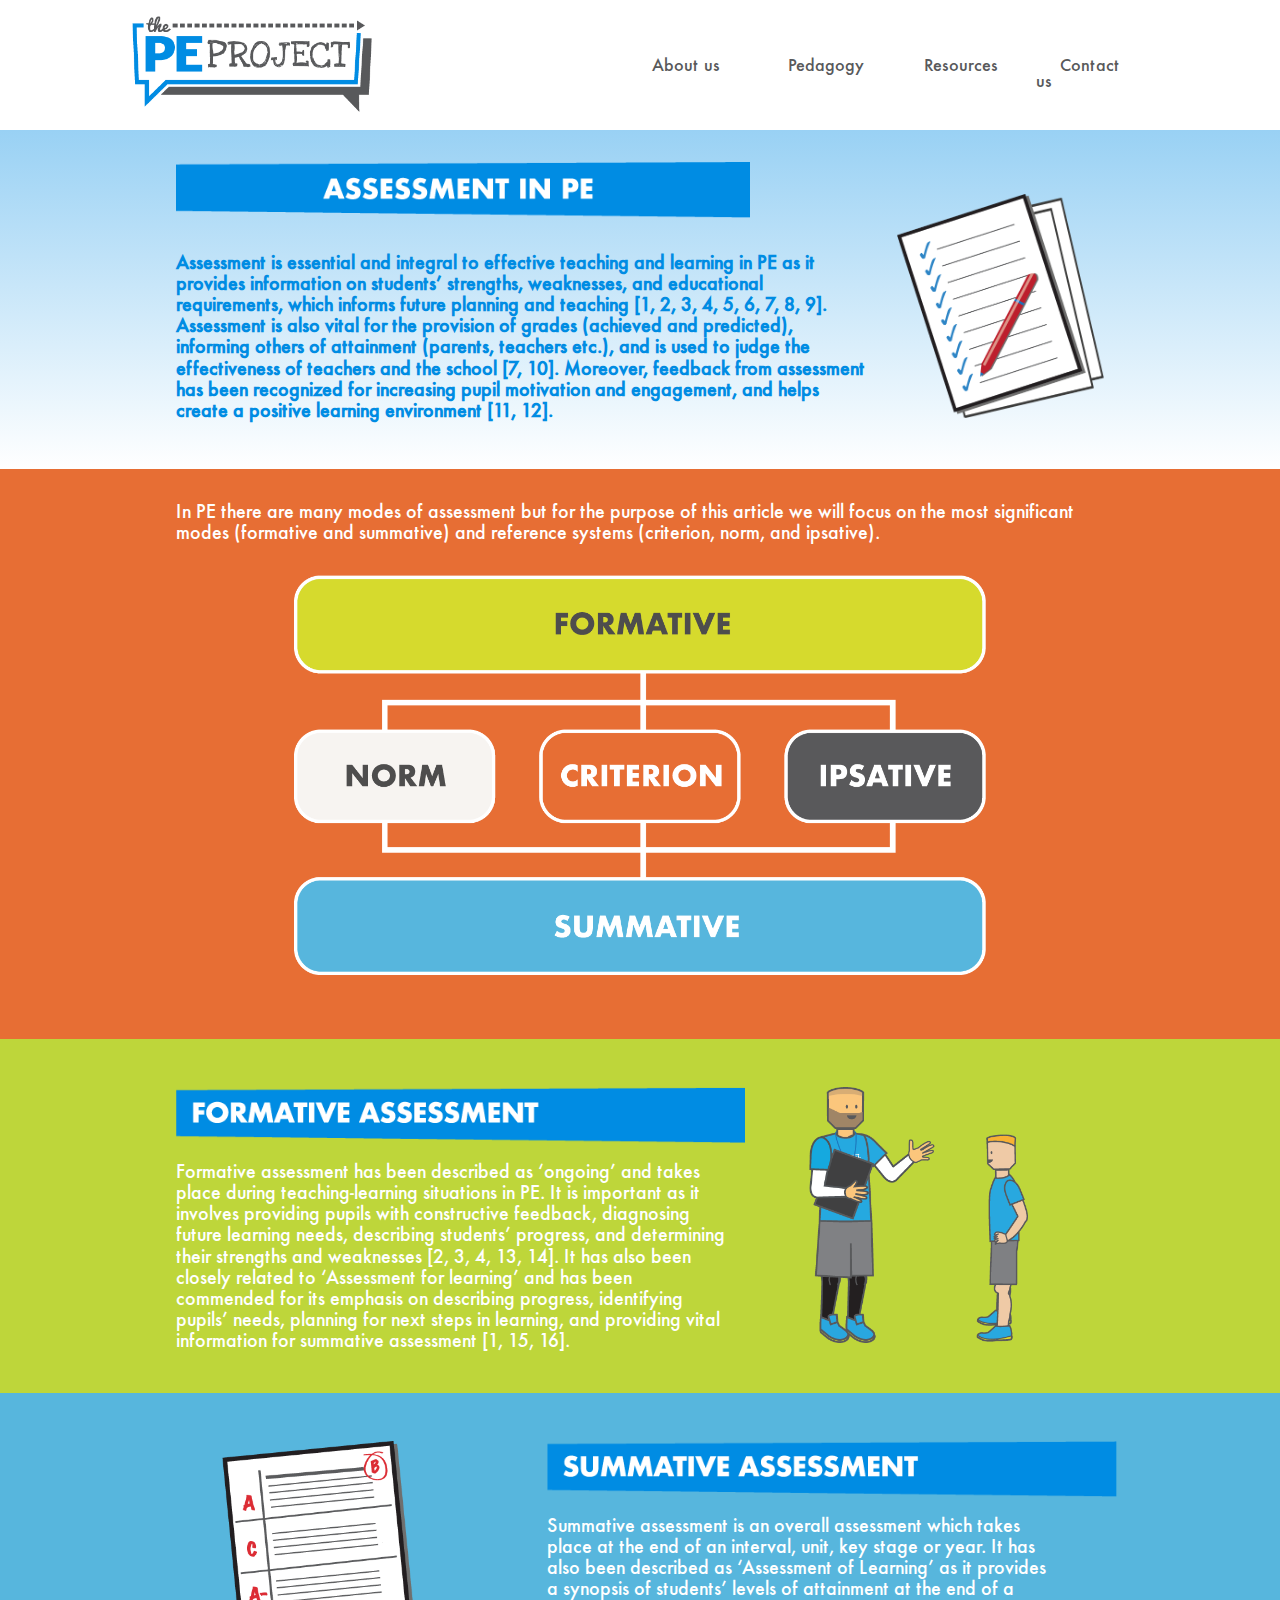
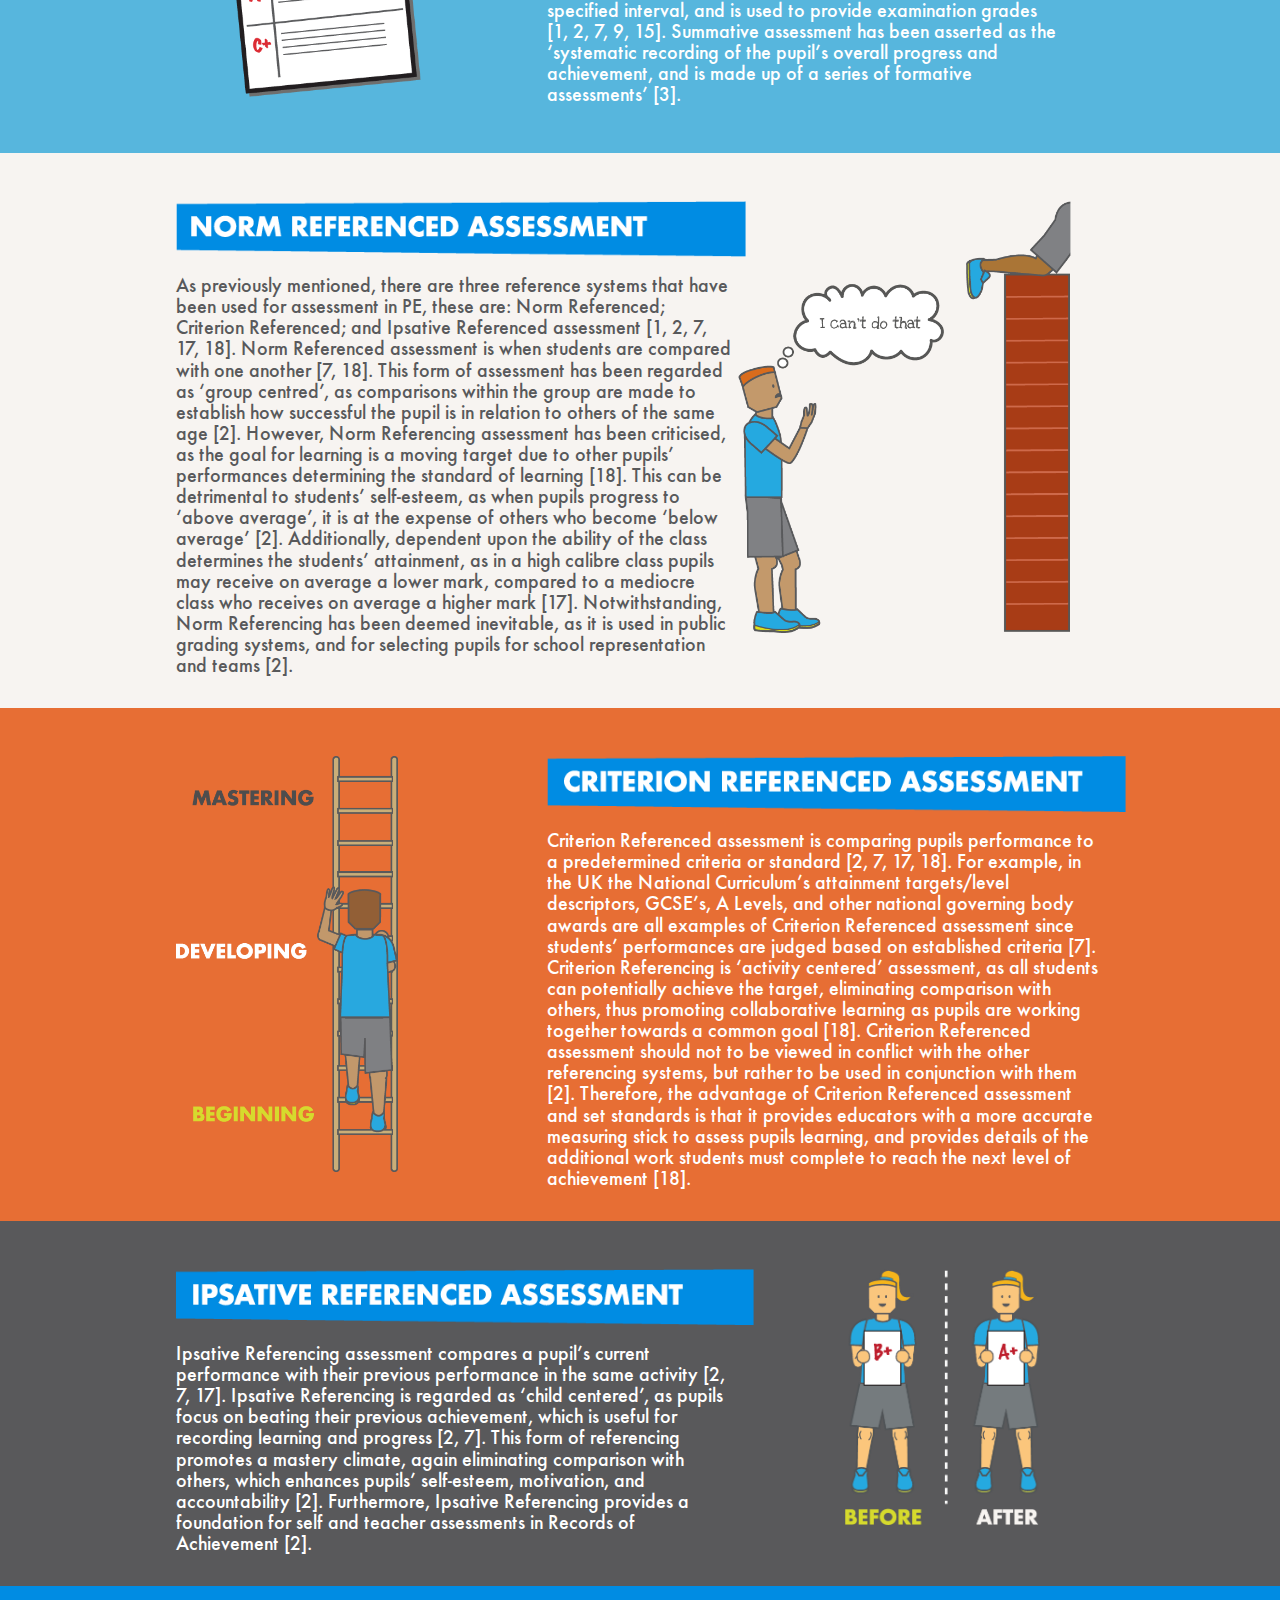
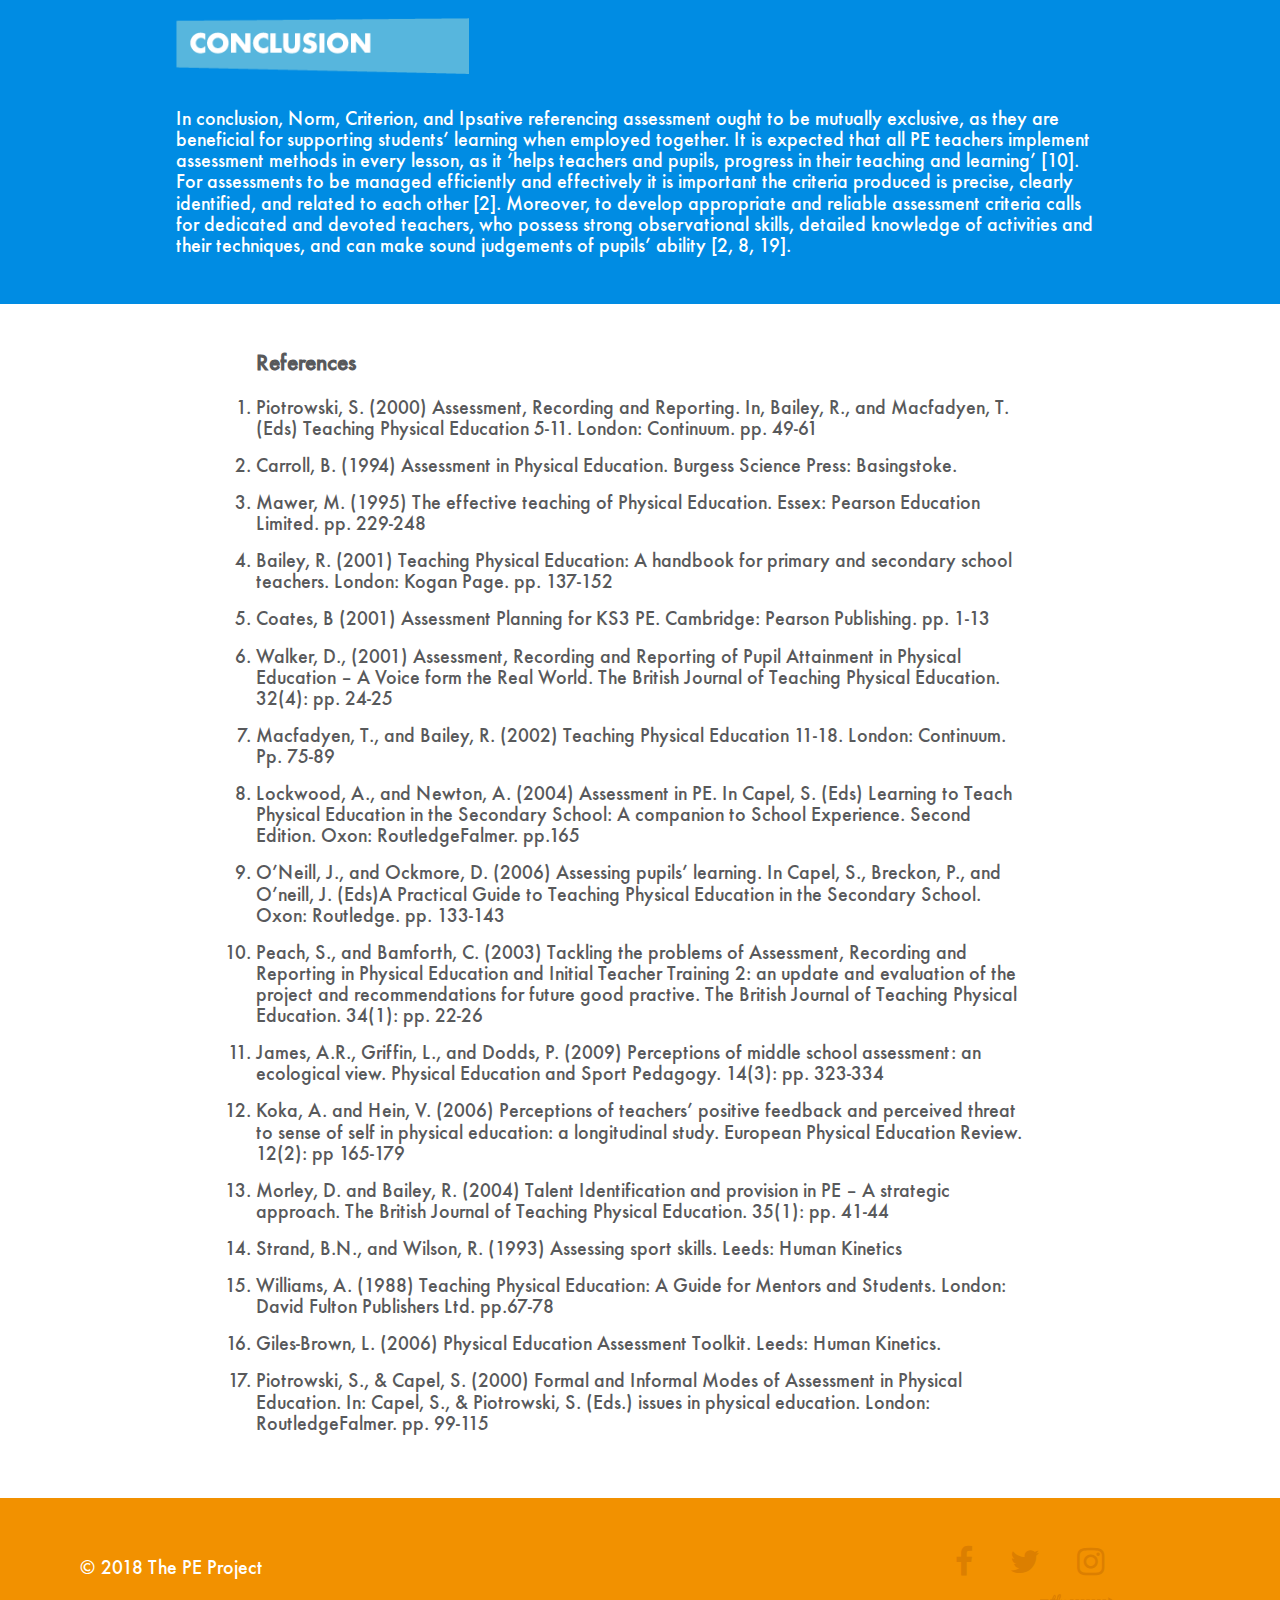
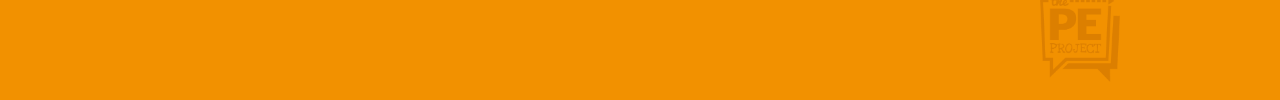
==== assessment.html @ 23d23eeb "assessment pages made use 15rem margin" ====
<!DOCTYPE html>
<html>
  <head>
    <meta charset="utf-8">
    <title>The PE Project | Lesson Objectives</title>
    <link href="./resources/css/reset.css" rel="stylesheet">
    <link rel="stylesheet" type="text/css" href="https://maxcdn.bootstrapcdn.com/font-awesome/4.7.0/css/font-awesome.css">
    <link href="./resources/css/style.css" rel="stylesheet" type="text/css">
    <link href="./resources/css/assessment.css" rel="stylesheet" type="text/css">
    <link rel="icon" href="./favicon.ico" type="image/x-icon">
  </head>

  <body>
    <!--Header and Navigation -->
    <header>
      <div class="logo">
        <img src="./resources/images/Logo-Big.png" alt="The Pe Project"/>
      </div>

      <nav>
        <span><a href="#">About us</a></span>
        <span><a href="#">Pedagogy</a></span>
        <span><a href="#">Resources</a></span>
        <span><a href="#">Contact us</a></span>

        <select>
        <option value="" selected="selected">MENU</option>
        <option value="#">About us</option>
        <option value="#">Pedagogy</option>
        <option value="#">Resources</option>
        <option value="#">Contact us</option>
      </select>
    </nav>


    </header>

    <div class="article">
    <!-- Assessment - Why -->
    <div class="assessment-why">
      <img src="./resources/images/assess/AssessmentBox.png" class="blueheader" alt="Assessment in PE"/>
      <img src="./resources/images/assess/AssessmentIcon.png" id="assessment-icon" alt="pile of marked papers"/>
      <div class="assessment-why-txt">
        <p><span class="blue-bold">Assessment is essential and integral to effective teaching and learning in PE as it provides information on students’ strengths, weaknesses, and educational requirements, which informs future planning and teaching [1, 2, 3, 4, 5, 6, 7, 8, 9]. Assessment is also vital for the provision of grades (achieved and predicted), informing others of attainment (parents, teachers etc.), and is used to judge the effectiveness of teachers and the school [7, 10]. Moreover, feedback from assessment has been recognized for increasing pupil motivation and engagement, and helps create a positive learning environment [11, 12]. </span></p>
      </div>

    </div>

    <!-- Assessment Types-->
    <div class="assessment-types">
      <p>In PE there are many modes of assessment but for the purpose of this article we will focus on the most significant modes (formative and summative) and reference systems (criterion, norm, and ipsative).</p>
      <div class="assessment-types-img">
        <img src="./resources/images/assess/Formative-diagram.png" alt="Diagram of assessment categories in PE"/>
      </div>
    </div>

    <!-- Formative Assessment -->
    <div class="formative">
      <div class="formative-container">
        <div class="formative-left">
          <img src="./resources/images/assess/FormativeAssessment.png" class="blueheader" alt="Formative Assessment"/>
          <p>Formative assessment has been described as ‘ongoing’ and takes place during teaching-learning situations in PE. It is important as it involves providing pupils with constructive feedback, diagnosing future learning needs, describing students’ progress, and determining their strengths and weaknesses [2, 3, 4, 13, 14]. It has also been closely related to ‘Assessment for learning’ and has been commended for its emphasis on describing progress, identifying pupils’ needs, planning for next steps in learning, and providing vital information for summative assessment [1, 15, 16].</p>
        </div>
        <div class="formative-right">
          <img src="./resources/images/assess/TeachBoy.png" alt="Teacher giving feedback to a pupil"/>
        </div>
      </div>
    </div>

    <!-- Summative Assessment -->
    <div class="summative">
      <div class="summative-container">
        <div class="summative-left">
          <img src="./resources/images/assess/Grade.png" alt="Marked paper"/>
        </div>

        <div class="summative-right">
          <img src="./resources/images/assess/SummativeAssessment.png" class="blueheader" alt="Summative Assessment"/>
          <p>Summative assessment is an overall assessment which takes place at the end of an interval, unit, key stage or year. It has also been described as ‘Assessment of Learning’ as it provides a synopsis of students’ levels of attainment at the end of a specified interval, and is used to provide examination grades [1, 2, 7, 9, 15]. Summative assessment has been asserted as the ‘systematic recording of the pupil’s overall progress and achievement, and is made up of a series of formative assessments’ [3].</p>
        </div>

      </div>
    </div>

    <!-- Norm Referenced Assessment -->
    <div class="norm">
      <div class="norm-container">
        <div class="norm-left">
          <img src="./resources/images/assess/NormAssessment.png" class="blueheader" alt="Normative Assessment"/>
          <p>As previously mentioned, there are three reference systems that have been used for assessment in PE, these are: Norm Referenced; Criterion Referenced; and Ipsative Referenced assessment [1, 2, 7, 17, 18]. Norm Referenced assessment is when students are compared with one another [7, 18]. This form of assessment has been regarded as ‘group centred’, as comparisons within the group are made to establish how successful the pupil is in relation to others of the same age [2]. However, Norm Referencing assessment has been criticised, as the goal for learning is a moving target due to other pupils’ performances determining the standard of learning [18]. This can be detrimental to students’ self-esteem, as when pupils progress to ‘above average’, it is at the expense of others who become ‘below average’ [2]. Additionally, dependent upon the ability of the class determines the students’ attainment, as in a high calibre class pupils may receive on average a lower mark, compared to a mediocre class who receives on average a higher mark [17]. Notwithstanding, Norm Referencing has been deemed inevitable, as it is used in public grading systems, and for selecting pupils for school representation and teams [2].</p>
        </div>
        <div class="norm-right">
          <img src="./resources/images/assess/Wall.png" alt="Student looking at wall with classmate climbing over thinking 'I can't do that!'"/>
        </div>
      </div>
    </div>

    <!-- Criterion Assessment -->
    <div class="criterion">
      <div class="criterion-container">
        <div class="criterion-left">
          <img src="./resources/images/assess/Ladder.png" alt="Student climbing ladder with the words Beginning, Developing and Mastering on the outside of the ladder"/>
        </div>

        <div class="criterion-right">
          <img src="./resources/images/assess/CriterionAssessment.png" class="blueheader" alt="Criterion Assessment"/>
          <p>Criterion Referenced assessment is comparing pupils performance to a predetermined criteria or standard [2, 7, 17, 18]. For example, in the UK the National Curriculum’s attainment targets/level descriptors, GCSE’s, A Levels, and other national governing body awards are all examples of Criterion Referenced assessment since students’ performances are judged based on established criteria [7]. Criterion Referencing is ‘activity centered’ assessment, as all students can potentially achieve the target, eliminating comparison with others, thus promoting collaborative learning as pupils are working together towards a common goal [18]. Criterion Referenced assessment should not to be viewed in conflict with the other referencing systems, but rather to be used in conjunction with them [2]. Therefore, the advantage of Criterion Referenced assessment and set standards is that it provides educators with a more accurate measuring stick to assess pupils learning, and provides details of the additional work students must complete to reach the next level of achievement [18].</p>
        </div>

      </div>
    </div>

    <!-- Ipsative Assessment -->
    <div class="ipsative">
      <div class="ipsative-container">
        <div class="ipsative-left">
          <img src="./resources/images/assess/IpsativeAssessment.png" class="blueheader" alt="Ipsative Assessment"/>
          <p>Ipsative Referencing assessment compares a pupil’s current performance with their previous performance in the same activity [2, 7, 17]. Ipsative Referencing is regarded as ‘child centered’, as pupils focus on beating their previous achievement, which is useful for recording learning and progress [2, 7]. This form of referencing promotes a mastery climate, again eliminating comparison with others, which enhances pupils’ self-esteem, motivation, and accountability [2]. Furthermore, Ipsative Referencing provides a foundation for self and teacher assessments in Records of Achievement [2]. </p>
        </div>
        <div class="ipsative-right">
          <img src="./resources/images/assess/GradeGirl.png" alt="Before and after picture of student holding a graded sheet - B+ to A+"/>
        </div>
      </div>
    </div>

    <!-- Conclusion -->
    <div class="conclusion">
      <div class="conclusion-container">
          <img src="./resources/images/MSE/Conclusion-Box.png" class="blueheader" alt="Conclusion"/>
          <p>In conclusion, Norm, Criterion, and Ipsative referencing assessment ought to be mutually exclusive, as they are beneficial for supporting students’ learning when employed together. It is expected that all PE teachers implement assessment methods in every lesson, as it ‘helps teachers and pupils, progress in their teaching and learning’ [10]. For assessments to be managed efficiently and effectively it is important the criteria produced is precise, clearly identified, and related to each other [2]. Moreover, to develop appropriate and reliable assessment criteria calls for dedicated and devoted teachers, who possess strong observational skills, detailed knowledge of activities and their techniques, and can make sound judgements of pupils’ ability [2, 8, 19].</p>
        </div>
      </div>
    </div>

    <!-- References -->
    <div class="references">
      <h3>References</h3>
      <ol>
        <li id="ref1">Piotrowski, S. (2000) Assessment, Recording and Reporting. In, Bailey, R., and Macfadyen, T. (Eds) Teaching Physical Education 5-11. London: Continuum. pp. 49-61</li>
        <li id="ref2">Carroll, B. (1994) Assessment in Physical Education. Burgess Science Press: Basingstoke.</li>
        <li id="ref3">Mawer, M. (1995) The effective teaching of Physical Education. Essex: Pearson Education Limited. pp. 229-248</li>
        <li id="ref4">Bailey, R. (2001) Teaching Physical Education: A handbook for primary and secondary school teachers. London: Kogan Page. pp. 137-152</li>
        <li id="ref5">Coates, B (2001) Assessment Planning for KS3 PE. Cambridge: Pearson Publishing. pp. 1-13</li>
        <li id="ref6">Walker, D., (2001) Assessment, Recording and Reporting of Pupil Attainment in Physical Education – A Voice form the Real World. The British Journal of Teaching Physical Education. 32(4): pp. 24-25</li>
        <li id="ref7">Macfadyen, T., and Bailey, R. (2002) Teaching Physical Education 11-18. London: Continuum. Pp. 75-89</li>
        <li id="ref8">Lockwood, A., and Newton, A. (2004) Assessment in PE. In Capel, S. (Eds) Learning to Teach Physical Education in the Secondary School: A companion to School Experience. Second Edition. Oxon: RoutledgeFalmer. pp.165 </li>
        <li id="ref9">O’Neill, J., and Ockmore, D. (2006) Assessing pupils’ learning. In Capel, S., Breckon, P., and O’neill, J. (Eds)A Practical Guide to Teaching Physical Education in the Secondary School. Oxon: Routledge. pp. 133-143</li>
        <li id="ref10">Peach, S., and Bamforth, C. (2003) Tackling the problems of Assessment, Recording and Reporting in Physical Education and Initial Teacher Training 2: an update and evaluation of the project and recommendations for future good practive. The British Journal of Teaching Physical Education. 34(1): pp. 22-26</li>
        <li id="ref11">James, A.R., Griffin, L., and Dodds, P. (2009) Perceptions of middle school assessment: an ecological view. Physical Education and Sport Pedagogy. 14(3): pp. 323-334</li>
        <li id="ref12">Koka, A. and Hein, V. (2006) Perceptions of teachers’ positive feedback and perceived threat to sense of self in physical education: a longitudinal study. European Physical Education Review. 12(2): pp 165-179</li>
        <li id="ref13">Morley, D. and Bailey, R. (2004) Talent Identification and provision in PE – A strategic approach. The British Journal of Teaching Physical Education. 35(1): pp. 41-44</li>
        <li id="ref14">Strand, B.N., and Wilson, R. (1993) Assessing sport skills. Leeds: Human Kinetics</li>
        <li id="ref15">Williams, A. (1988) Teaching Physical Education: A Guide for Mentors and Students. London: David Fulton Publishers Ltd. pp.67-78</li>
        <li id="ref16">Giles-Brown, L. (2006) Physical Education Assessment Toolkit. Leeds: Human Kinetics.</li>
        <li id="ref17">Piotrowski, S., & Capel, S. (2000) Formal and Informal Modes of Assessment in Physical Education. In: Capel, S., & Piotrowski, S. (Eds.) issues in physical education. London: RoutledgeFalmer. pp. 99-115</li>
      </ol>
    </div>
    </div>

      <!-- Footer -->
      <footer>
        <div class="copyright-social">
         <div class="copyright">
          <p>&copy; 2018 The PE Project</p>
         </div>

        <div class="social">
          <a href="#"><i class="fa fa-facebook fa-2x"></i></a>
          <a href="https://twitter.com/the_PE_project" target="_blank"><i class="fa fa-twitter fa-2x"></i></a>
          <a href="#"><i class="fa fa-instagram fa-2x"></i></a>
        </div>
        </div>

      <div class="footer-logo">
        <div id="logo-foot">
          <img src="./resources/images/OrangePEFooter.png"/>
        </div>
      </div>
      </footer>

        </body>
      </html>
---- resources/css/style.css ----
@font-face {
    font-family: 'futura';
    src: url('../fonts/Futura.ttc') format('truetype');
}

html {
  font-family: 'futura', sans-serif;
  color: #58595B;
}

header {
  background-color: white;
}

body {
  background-color: #f7f4f1;
}

.blueheader {
  height: 3rem;
}


/* Header and Navigation */
header {
  display: flex;
  justify-content: space-around;
  align-items: center;
}

.logo {
  margin: 1rem;
}

.logo img {
  height: 6rem;

}

nav {
  display: flex;
  align-items: center;
}

nav span {
  height: 2.5rem;
  width: 8rem;
  padding-top: 1.5rem;
  padding-left: 0.5rem;
}

nav span:hover {
  background: url("../images/Arrow2.png") no-repeat left center;
  background-size: contain;
}

.arrow {
  display: none;
  height: 1rem;
  margin-right: 0.25rem;
  vertical-align: bottom;
}

nav a {
  color: #58595B;
  padding: 1.5rem;
  text-decoration: none;
}

nav a:hover {
  display: inline;
  color: #008CE3;
  font-weight: bold;
}

nav select {
  display: none;
}

nav select:hover {
    color: #008CE3;
    background: url("../images/Arrow2.png") no-repeat left center;
    background-size: contain;
    }


@media only screen and (max-width: 878px){
  nav span {
    display: none;
  }

  nav select {
  display: inline-block;
  background-color: none;
  color: #58595B;
  font-family: 'futura', sans-serif;
  font-size: 1rem;
  border: none;
  padding: 1rem 0.75rem 1rem 2rem;
  text-align: center;
}

  select {
  -webkit-appearance: none;
  -moz-appearance: none;
  text-indent: 1px; /*dropdown arrow still removed if this is code and one below is erased - maybe for different browser */
  text-overflow: '';
}

}

@media only screen and (max-width: 424px) {
  nav {
    display: none;
  }

  .logo {
    width: 100%;
    text-align: center;
  }
}

/* Main Banner */

.banner {
  background: url("../images/Homepage-PEP-bigger.png") no-repeat center bottom;
  background-size: cover;
  display: flex;
  justify-content: space-around;
  height: 26rem;
}

@media only screen and (max-width: 1445px) {
  .banner {
    height: 24rem;
  }
}

@media only screen and (max-width: 1305px) {
  .banner {
    height: 22rem;
  }
}


@media only screen and (max-width: 1248px) {
  .banner {
  height: 20rem;
  }
  }

@media only screen and (max-width: 1024px) {
  .banner {
  background: url("../images/Smallerheader.png") no-repeat center bottom;
  background-size: cover;
  }
}
@media only screen and (max-width: 843px) {
    .banner {
      height: 18rem;
    }
  }

@media only screen and (max-width: 685px) {
    .banner {
      height: 15rem;
    }
  }

@media only screen and (max-width: 560px) {
  .banner {
    background: url("../images/MobileBannerBig.png") no-repeat center center;
    background-size: cover;
    height: 18rem;
  }
}

@media only screen and (max-width: 528px) {
  .banner {
    height: 15rem;
  }
}

@media only screen and (max-width: 345px) {
  .banner {
    height: 13rem;
  }
}

/* About us */
.container {
  background-color: #BED63A;
}

.about {
  display: flex;
  justify-content: center;
  align-items: center;
}

.about-left {
  width: 25%;
  margin: 2rem 0;
  padding-left: 11rem;
}

.about-left img {
  height: 15rem;
}

.about-middle {
  width: 35%;
  margin: 0;
  align-self: flex-start;
  height: 18rem;
}

.about-info {
  display: flex;
  flex-direction: column;
  align-items: center;
  height: 16rem;
  margin: 1rem 0;
}

.about-text {
  margin-top: 1.5rem;
}

.about-text p span {
  font-weight: bold;
  line-height: 1.2;
}

.about-text a {
  text-decoration: none;
  font-weight: bold;
  color: #008CE3;
  margin-top: 1rem;
}

#arrow-small {
  height: 1rem;
  vertical-align: bottom;
  margin-top: 1rem;
}

.about-right {
  width: 40%;
  margin: 2rem 0;
  padding-left: 2rem;
}

.about-right img {
  height: 12rem;
}

.about-left {
  justify-content: flex-end;
}

@media only screen and (max-width: 1224px) {
  .about-left {
    width: 30%;
  }
  .about-middle {
    width: 35%;
  }
  .about-right {
    width: 35%;
    margin-right: 1rem;
  }
}

@media only screen and (max-width: 1180px) {
  .about-left img,
  .about-right img {
    height: 13rem;
  }
}

@media only screen and (max-width: 1027px) {
  .about-left img,
  .about-right img {
    height: 11rem;
  }
  .about-left {
    padding-right: 3rem;
  }
}

@media only screen and (max-width: 955px) {
  .about-left {
    padding-right: 2rem;
  }
  .about-right img {
    height: 10rem;
  }
}

@media only screen and (max-width: 804px) {
  .container {
    height: 14rem;
  }
  .about-left {
    display: none;
  }
  .about-middle {
    width: 80%;
    height: auto;
  }
  .about-right {
    display: none;
  }
}

@media only screen and (max-width: 674px) {
  .container {
    height: 15rem;
  }
}

@media only screen and (max-width: 530px) {
  .container {
    height: 16.5rem;
  }
}

@media only screen and (max-width: 437px) {
  .container {
    height: 17.5rem;
  }
}

@media only screen and (max-width: 355px) {
  .container {
    height: 18.5rem;
  }
}

@media only screen and (max-width: 326px) {
  .container {
    height: 18rem;
  }
  .about-text {
    margin-top: 1rem;
  } /*Not displaying properly in internet explorer*/

  .about-text p {
    font-size: 0.95rem;
  }
}

/* pedagogy */

.pedagogy-header {
  margin: 2rem auto;
  text-align: center;
}

.gallery {
  display: flex;
  justify-content: space-around;
  align-items: center;
  flex-wrap: wrap;
  margin-bottom: 3rem;
  margin-left: 5rem;
  margin-right: 5rem;
}

.item {
  width: 30%;
  text-align: center;
  margin-bottom: 2rem;
}


.item-image {
  margin: 1rem auto;
  text-align: center;
  height: 7rem;
}

#lessonplans {
  background: url("../images/LessonPlansIcon.png") no-repeat center center;
  background-size: contain;
}

#lessonplans:hover {
  background: url("../images/LessonPlansIconOrange.png") no-repeat center center;
  background-size: contain;
}

#assessment {
  background: url("../images/AssessmentIcon.png") no-repeat center center;
  background-size: contain;
}

#assessment:hover {
  background: url("../images/AssessmentIconLightGrey.png") no-repeat center center;
  background-size: contain;
}

#curriculum {
  background: url("../images/CurriculumIcon.png") no-repeat center center;
  background-size: contain;
}

#curriculum:hover {
  background: url("../images/CurriculumIconBlue.png") no-repeat center center;
  background-size: contain;
}

#character {
  background: url("../images/CharacterIcon.png") no-repeat center center;
  background-size: contain;
}

#character:hover {
  background: url("../images/CharacterIconBlue.png") no-repeat center center;
  background-size: contain;
}

#teaching {
  background: url("../images/TeachingModulesIcon.png") no-repeat center center;
  background-size: contain;
}

#teaching:hover {
  background: url("../images/TeachingModulesIcon-Green.png") no-repeat center center;
  background-size: contain;
}

#questioning {
  background: url("../images/QuestioningIcon.png") no-repeat center center;
  background-size: contain;
}

#questioning:hover {
  background: url("../images/QuestioningIcon-beige.png") no-repeat center center;
  background-size: contain;
}

.item-image img {
  height: 7rem;
}

@media only screen and (max-width: 768px) {
  .gallery {
    margin-left: 3rem;
    margin-right: 3rem;
  }
}

@media only screen and (max-width: 750px) {
  .item {
    width: 50%;
  }
}

@media only screen and (max-width: 426px) {
  .gallery {
    margin-left: 2rem;
    margin-right: 2rem;
  }
}
@media only screen and (max-width: 366px) {
  .gallery {
    margin-left: 1.5rem;
    margin-right: 1.5rem;
  }
}
/* advert */

.resources {
  background-color: #58595B;
  text-align: center;
  padding-top: 1.5rem;
}

.advert img {
  height: 10rem;
  margin-bottom: 2rem;
}

.advert img:last-child {
  height: 12rem;
}

.advert-mobile {
  display: none;
}


@media only screen and (max-width: 1023px) {
.advert img {
  height: 8rem;
}

.advert img:last-child {
  height: 10rem;
}
}

@media only screen and (max-width: 847px) {
.advert img {
  height: 8rem;
}

.advert img:last-child {
  height: 9rem;
}
}

@media only screen and (max-width: 744px) {
  .advert {
    display: none;
}

  .advert-mobile {
    display: flex;
    justify-content: center;
    align-items: center;
    margin: 0 1rem;
  }

  .advert-mobile img {
    height: 11rem;
    margin: 1rem 0 2rem 0;
  }

  #girlshoot {
    height: 14rem;
    align-self: flex-start;
  }
}

@media only screen and (max-width: 648px) {
  .advert-mobile img {
    height: 10rem;
  }
}

@media only screen and (max-width: 592px) {
  .advert-mobile img {
    height: 9rem;
  }
  #girlshoot {
    height: 12rem;
  }
}

@media only screen and (max-width: 523px) {
  .advert-mobile img {
    height: 8rem;
  }
  #girlshoot {
    height: 11rem;
  }
}

@media only screen and (max-width: 477px) {
  .advert-mobile img {
    height: 7rem;
  }
  #girlshoot {
    height: 10rem;
  }
}

@media only screen and (max-width: 422px) {
  .advert-mobile img {
    height: 7.5rem;
  }
  #girlshoot {
    display: none;
  }
}

@media only screen and (max-width: 385px) {
  .advert-mobile img {
    height: 7rem;
  }
}
@media only screen and (max-width: 360px) {
  .advert-mobile img {
    height: 6.5rem;
  }
}
@media only screen and (max-width: 335px) {
  .advert-mobile img {
    height: 6.35rem;
  }
}
/* Footer */
footer {
  background-color: #F29100;
}

.copyright-social {
  display: flex;
  justify-content: space-between;
  align-items: flex-end;
  height: 5rem;
}

.copyright {
  margin-left: 5rem;
  color: white;
}

.social {
  margin-right: 10rem;
}

i {
  color: #DC7F00;
  padding: 0 1rem;
  opacity: 1;
}

.social a:link {
  color: none;
}
.social a:visited {
  color: none;
}
.social a:hover {
  color: white;
}
i:hover {
  color: white;
}

.footer-logo {
  display: flex;
  justify-content: flex-end;
}

#logo-foot img {
  width: 5rem;
  color: grey;
  margin-right: 10rem;
  margin-top: 1rem;
  margin-bottom: 1rem;
}

@media only screen and (max-width: 1149px) {
  .social {
    margin-right: 5rem;
  }
  #logo-foot img {
    margin-right: 5rem;
  }
}

@media only screen and (max-width: 622px) {
  .copyright {
    margin-left: 3rem;
  }
  .social {
    margin-right: 3rem;
  }
  #logo-foot img {
    margin-right: 3rem;
  }
}

@media only screen and (max-width: 481px) {
  .copyright {
    margin-left: 2rem;
  }
  .social {
    margin-right: 2rem;
  }
  #logo-foot img {
    margin-right: 2rem;
  }
}

@media only screen and (max-width: 440px) {
  .copyright {
    margin-left: 1rem;
  }
  .social {
    margin-right: 1rem;
  }
  #logo-foot img {
    margin-right: 1rem;
  }
  i {
    padding: 0 .5rem;
  }
}

@media only screen and (max-width: 361px) {
  .copyright {
    display: none;
  }
  .social {
    width: 100%;
    margin: 1rem auto;
    text-align: center;
  }
  .footer-logo {
    width: 100%;
  }
  #logo-foot {
    margin: 0 auto;
  }
  #logo-foot img {
    margin: 0 auto 1rem auto;
  }

}
---- resources/css/assessment.css ----
@font-face {
    font-family: 'futura';
    src: url('../fonts/Futura.ttc') format('truetype');
}

html {
  font-family: 'futura', sans-serif;
  color: #58595B;
}

body {
  background-color: white;
}

p, ol, li {
  font-size: 1.1rem;
  line-height: 1.2;
}

.blueheader {
  height: 3.5rem;
}

.orange {
  color: #DE572F;
  text-transform: uppercase;
  font-weight: bold;
}

.orange-lc {
  color: #DE572F;
  font-weight: bold;
}

.gray {
  color: #58595B;
  text-transform: uppercase;
  font-weight: bold;
}

.gray-lc {
  color: #58595B;
  font-weight: bold;
}

.blue-bold {
  color: #008CE3;
  font-weight: 600;
  margin-top: 1.5rem;
}

.lite-blue {
  color: #57B6DD;
  text-transform: uppercase;
  font-weight: bold;
}

.lite-blue-lc {
  color: #57B6DD;
  font-weight: bold;
}

.green {
  color: #D6DA2D;
  text-transform: uppercase;
  font-weight: bold;
}

.orange2 {
  color: #D86C1C;
}

.bold {
  text-transform: uppercase;
  font-weight: bold;
}

.white-lc {
  color: white;
  font-weight: bold;
}

@media only screen and (max-width: 1051px) {
  .blueheader {
    height: 3rem;
  }
  p, ol, li {
    font-size: 1rem;
  }
}

@media only screen and (max-width: 913px) {
  .blueheader {
    height: 2.5rem;
  }
}

@media only screen and (max-width: 547px) {
  .blueheader {
    height: 2rem;
  }
  p, ol, li {
    font-size: 0.85rem;
  }
}

@media only screen and (max-width: 456px) {
  .blueheader {
    height: 1.75rem;
  }
}

.article a:link,
.article a:visited,
.article a:active {
  color: #58595B;
  text-decoration: none;
}

.article a:hover {
  text-decoration: underline;
}

/* Assessment Why */
.assessment-why {
  background: linear-gradient(#99D1F4, #fff);
}
.assessment-why .blueheader {
  margin: 2rem 0 1rem 15rem;
}

.assessment-why-txt {
  display: flex;
}

.assessment-why-txt p {
  padding: 1rem 2rem 3rem 15rem;
}

#assessment-icon {
  height: 14rem;
  position: relative;
  float: right;
  margin-right: 15rem;
  top: 4rem;
  padding-bottom: 4rem;
}

@media only screen and (max-width: 1320px) {
  .assessment-why .blueheader {
    margin: 2rem 0 1rem 11rem;
  }
  .assessment-why-txt p {
    padding: 1rem 2rem 3rem 11rem;
  }
  #assessment-icon {
    margin-right: 11rem;
  }
}

@media only screen and (max-width: 1150px) {
  .assessment-why .blueheader {
    margin-left: 5rem;
  }

  #assessment-icon {
    margin-right: 5rem;
  }
  .assessment-why-txt p {
    padding-left: 5rem;
  }

}

@media only screen and (max-width: 871px) {
  .assessment-why .blueheader {
    margin-left: 3rem;
  }
  .assessment-why-txt p {
    padding-left: 3rem;
    padding-bottom: 0;
    padding-top: 0;
  }

  #assessment-icon {
    height: 10rem;
    margin-right: 3rem;
    margin-top: 1rem;
    top: 4.5rem;
  }
}


@media only screen and (max-width: 700px) {
  #assessment-icon {
    display: none;
  }
}

/* Assessment Types */
.assessment-types {
  background-color: #E76E34;
}

.assessment-types p {
  padding: 2rem 15rem 2rem 15rem;
  color: white;
}

.assessment-types-img {
  display: flex;
  justify-content: center;
}

.assessment-types-img img {
  height: 25rem;
  padding-bottom: 4rem;
}


@media only screen and (max-width: 1320px) {
  .assessment-types p {
    padding: 2rem 11rem 2rem 11rem;
  }
}

@media only screen and (max-width: 1208px) {
  .assessment-types-img img {
    height: 23rem;
  }
}

@media only screen and (max-width: 1150px) {
  .assessment-types p {
    padding-left: 5rem;
    padding-right: 5rem;
  }
}

@media only screen and (max-width: 1031px) {
  .assessment-types-img img {
    height: 21rem;
}
}
@media only screen and (max-width: 947px) {
  .assessment-types-img img {
    height: 20rem;
}
}

@media only screen and (max-width: 901px) {
  .assessment-types-img img {
    height: 19rem;
}
}

@media only screen and (max-width: 871px) {
  .assessment-types-img img {
    height: 17rem;
}
}

@media only screen and (max-width: 766px) {
  .assessment-types-img img {
    height: 16rem;
  }
}

@media only screen and (max-width: 736px) {
  .assessment-types-img img {
    height: 15rem;
}
}

@media only screen and (max-width: 700px) {
  .assessment-types-img img {
    height: 14rem;
}
}

@media only screen and (max-width: 644px) {
  .assessment-types-img img {
    height: 13rem;
}
}

@media only screen and (max-width: 600px) {
  .assessment-types-img img {
    height: 12rem;
}
}

@media only screen and (max-width: 556px) {
  .assessment-types-img img {
    height: 15rem;
}
}

/* Need to change bloom's brain img to mobile version --
@media only screen and (max-width: 518px) {
  .blooms-brain-img img {
    height: 10rem;
}
}
*/

@media only screen and (max-width: 518px) {
  .assessment-types-img {
    display: none;
  }
}

/* Formative Assessment */
.formative {
  background-color: #BED63A;
}

.formative-container {
  display: flex;
  justify-content: space-between;
  padding: 3rem 15rem 2rem 15rem;
}

.formative-left {
  color: white;
  width: 60%;
}

.formative-left p {
  margin-top: 1rem;
}

.formative-right {
  width: 40%;
  margin-bottom: 1rem;
  text-align: center;
}

.formative-right img {
  height: 16rem;
}

@media only screen and (max-width: 1320px) {
  .formative-container {
    padding: 3rem 11rem 2rem 11rem;
  }
}
@media only screen and (max-width: 1150px) {
  .formative-container {
    padding-left: 5rem;
    padding-right: 5rem;
  }
}

@media only screen and (max-width: 1074px) {
  .formative-right img {
    padding-top: 1.5rem;
  }
}

@media only screen and (max-width: 990px) {
  .formative-right img {
    padding-top: 2rem;
  }
}

@media only screen and (max-width: 871px) {
  .formative-container {
    padding-left: 3rem;
    padding-right: 3rem;
  }
}

@media only screen and (max-width: 856px) {
  .formative-container {
    padding: 1.5rem;
  }
  .formative-left {
    width: 100%;
  }
  .formative-right {
    display: none;
  }
}

/* Summative */

.summative {
  background-color: #57B6DD;
}

.summative-container {
  display: flex;
  justify-content: center;
  padding: 3rem 15rem 0 15rem;
}

.summative-left {
  width: 35%;
}

.summative-left img {
  height: 16rem;
}

.summative-right {
  color: white;
  width: 55%;
  padding-bottom: 3rem;
}

.summative-right p {
  margin-top: 1rem;
}

.summative-right span {
  color: #008CE3;
  font-weight: bold;
}

@media only screen and (max-width: 1320px) {
  .summative-container {
    padding-right: 11rem;
    padding-left: 11rem;
  }
}

@media only screen and (max-width: 1150px) {
  .summative-container {
    padding-right: 5rem;
    padding-left: 5rem;
  }
}

@media only screen and (max-width: 1064px) {
  .summative-left {
    width: 45%;
  }
  .summative-right {
    width: 55%;
  }
}

@media only screen and (max-width: 950px) {
  .summative-left {
    width: 50%;
  }
  .summative-right {
    align-self: center;
    width: 50%;
    padding-right: 3rem;
  }
}

@media only screen and (max-width: 856px) {
  .summative-container {
    padding: 1.5rem;
  }
  .summative-left {
    display: none;
  }
  .summative-right {
    width: 100%;
    padding-right: 0;
  }
}

/* Normative Assessment */
.norm {
  background-color: #F7F4F1;
}

.norm-container {
  display: flex;
  justify-content: space-between;
  padding: 3rem 15rem 2rem 15rem;
}

.norm-left {
  width: 60%;
}

.norm-left p {
  margin-top: 1rem;
}

.norm-right {
  width: 40%;
  margin-bottom: 1rem;
  text-align: center;
}

.norm-right img {
  height: 25rem;
}

@media only screen and (max-width: 1320px) {
  .norm-container {
    padding-left: 11rem;
    padding-right: 11rem;
  }
  .norm-right img {
    height: 27rem;
  }
}

@media only screen and (max-width: 1150px) {
  .norm-container {
    padding-left: 5rem;
    padding-right: 5rem;
  }
}

@media only screen and (max-width: 1074px) {
  .norm-right img {
    padding-top: 1.5rem;
  }
}

@media only screen and (max-width: 990px) {
  .norm-right img {
    padding-top: 2rem;
  }
}

@media only screen and (max-width: 871px) {
  .norm-container {
    padding-left: 3rem;
    padding-right: 3rem;
  }
  .norm-right img {
    height: 22rem;
  }
}

@media only screen and (max-width: 856px) {
  .norm-container {
    padding: 1.5rem;
  }
  .norm-left {
    width: 100%;
  }
  .norm-right {
    display: none;
  }
}

/* Criterion */

.criterion {
  background-color: #E76E34;
}

.criterion-container {
  display: flex;
  justify-content: center;
  padding: 3rem 15rem 0 15rem;
}

.criterion-left {
  width: 40%;
  margin-bottom: -2px;
}

.criterion-left img {
  height: 26rem;
  padding-bottom: 2rem;
}

.criterion-right {
  color: white;
  width: 60%;
  padding-bottom: 2rem;
}

.criterion-right p {
  margin-top: 1rem;
}

.criterion-right span {
  color: #008CE3;
  font-weight: bold;
}

@media only screen and (max-width: 1320px) {
  .criterion-container {
    padding: 3rem 11rem 0 11rem;
  }
}

@media only screen and (max-width: 1150px) {
  .criterion-container {
    padding: 3rem 5rem 0 5rem;
  }
}

@media only screen and (max-width: 1064px) {
  .criterion-left {
    width: 45%;
  }
  .criterion-right {
    width: 55%;
  }
}

@media only screen and (max-width: 950px) {
  .criterion-left {
    width: 40%;
  }
  .criterion-right {
    width: 60%;
    padding-right: 3rem;
  }
}

@media only screen and (max-width: 856px) {
  .criterion-container {
    padding: 1.5rem;
  }
  .criterion-left {
    display: none;
  }
  .criterion-right {
    width: 100%;
    padding-right: 0;
  }
}

/* Ipsative Assessment */
.ipsative {
  background-color: #59595B;
}

.ipsative-container {
  display: flex;
  justify-content: center;
  padding: 3rem 15rem 2rem 15rem;
}

.ipsative-left {
  width: 60%;
}

.ipsative-left p {
  color: white;
  margin-top: 1rem;
}

.ipsative-right {
  width: 40%;
  margin-bottom: 1rem;
  margin-left: 3rem;
  text-align: center;
}

.ipsative-right img {
  height: 16rem;
}

@media only screen and (max-width: 1320px) {
.ipsative-container {
  padding: 3rem 11rem 2rem 11rem;
}
}

@media only screen and (max-width: 1150px) {
  .ipsative-container {
    padding-left: 5rem;
    padding-right: 5rem;
  }
}

@media only screen and (max-width: 1074px) {
  .ipsative-right img {
    padding-top: 1.5rem;
  }
}

@media only screen and (max-width: 990px) {
  .ipsative-right img {
    padding-top: 2rem;
  }
}

@media only screen and (max-width: 871px) {
  .ipsative-container {
    padding-left: 3rem;
    padding-right: 3rem;
  }
}

@media only screen and (max-width: 856px) {
  .ipsative-container {
    padding: 1.5rem;
  }
  .ipsative-left {
    width: 100%;
  }
  .ipsative-right {
    display: none;
  }
}

/* Conclusion */
.conclusion {
  background-color: #008CE3;
  color: white;
}

.conclusion .blueheader {
  padding-bottom: 2rem;
}

.conclusion-container {
  padding: 2rem 15rem 3rem 15rem;
}

.conclusion a:link,
.conclusion a:visited,
.conclusion a:active {
  color: white;
}

@media only screen and (max-width: 1320px){
.conclusion-container {
  padding: 2rem 11rem 3rem 11rem;
}
}
@media only screen and (max-width: 1150px) {
  .conclusion-container {
    padding: 2rem 5rem 3rem 5rem;
  }
}

@media only screen and (max-width: 871px) {
  .conclusion-container {
    padding: 2rem 3rem 3rem 3rem;
  }
}

@media only screen and (max-width: 547px) {
  .conclusion-container {
    padding: 2rem 1.5rem 3rem 1.5rem;
  }
}


/* References */
.references {
  padding: 3rem 16rem;
}

.references h3 {
  font-size: 1.3rem;
  font-weight: bold;
  margin-bottom: 1.5rem;
}

.references ol {
  list-style-type: decimal;
}

.references ol li {
  margin-bottom: 1rem;
}

@media only screen and (max-width: 1150px) {
  .references {
    padding-left: 5rem;
    padding-right: 5rem;
  }
}

@media only screen and (max-width: 871px) {
  .references {
    padding-left: 3rem;
    padding-right: 3rem;
  }
}
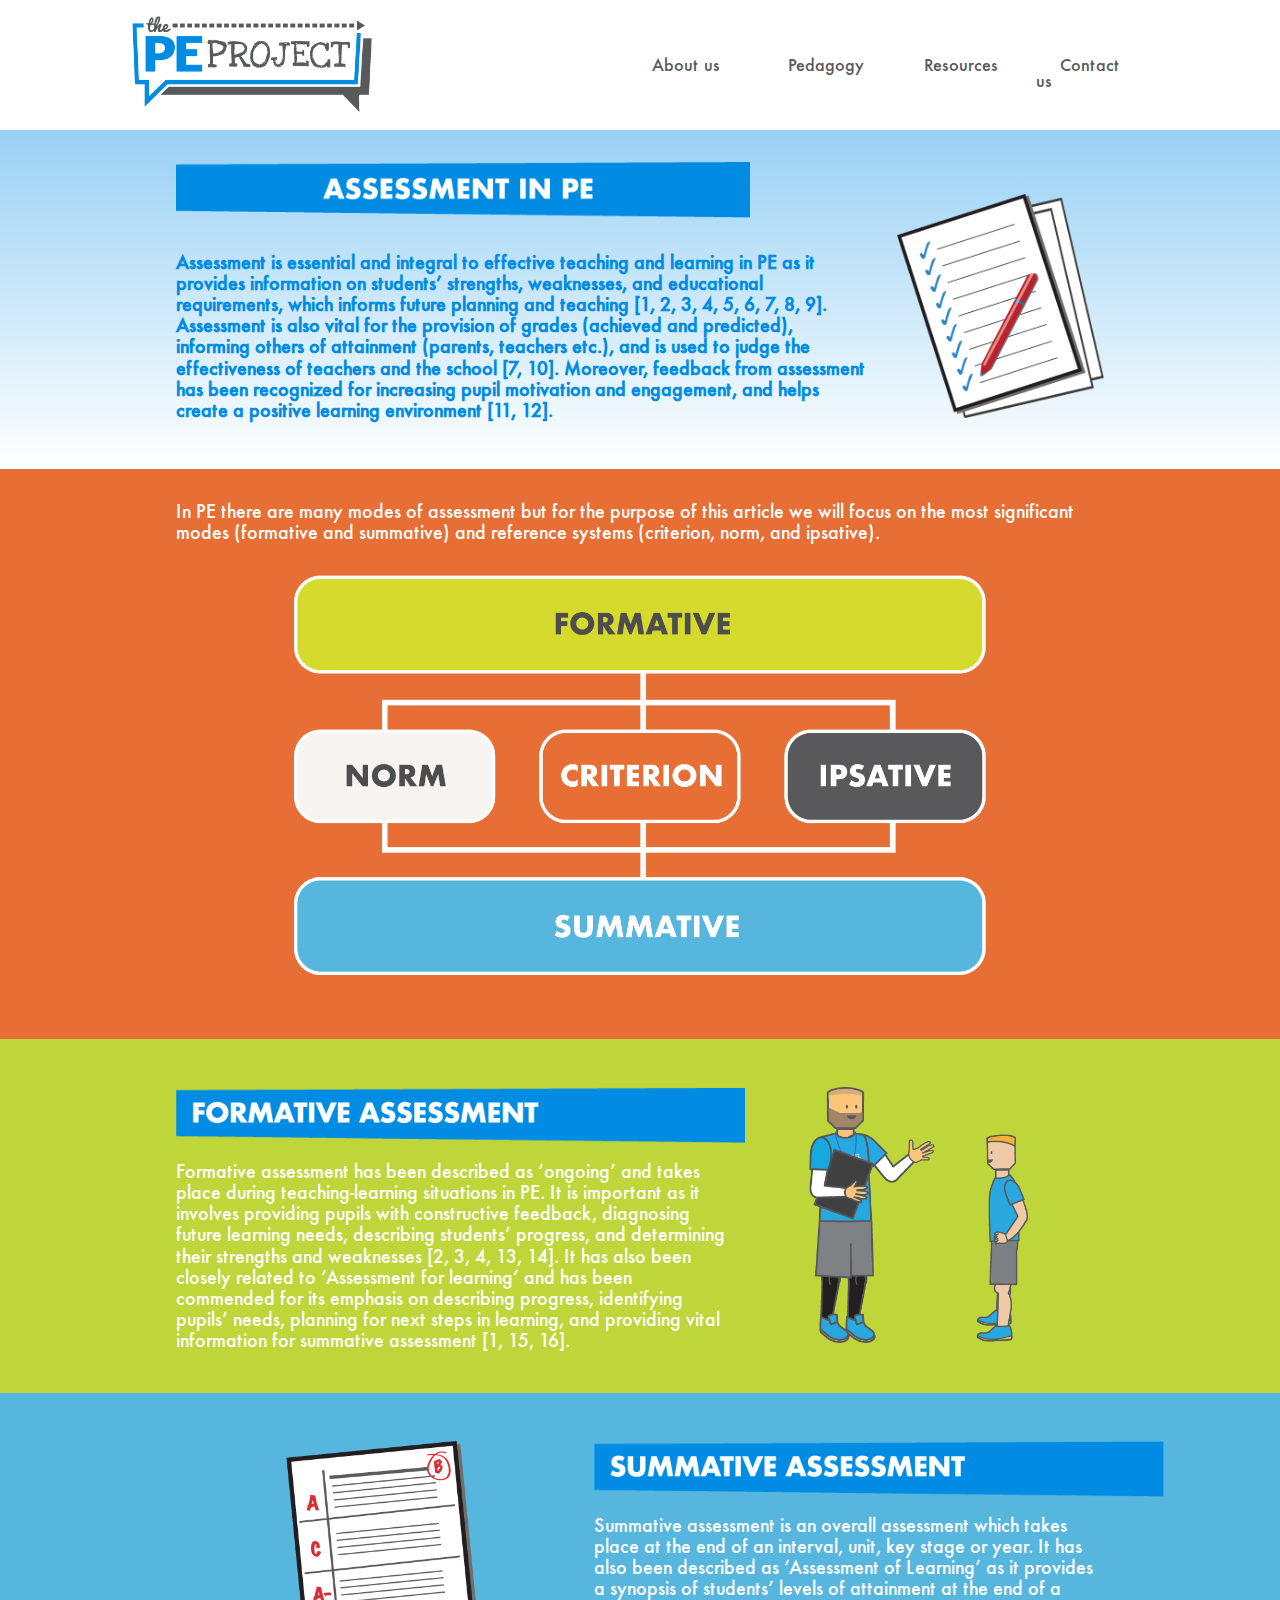
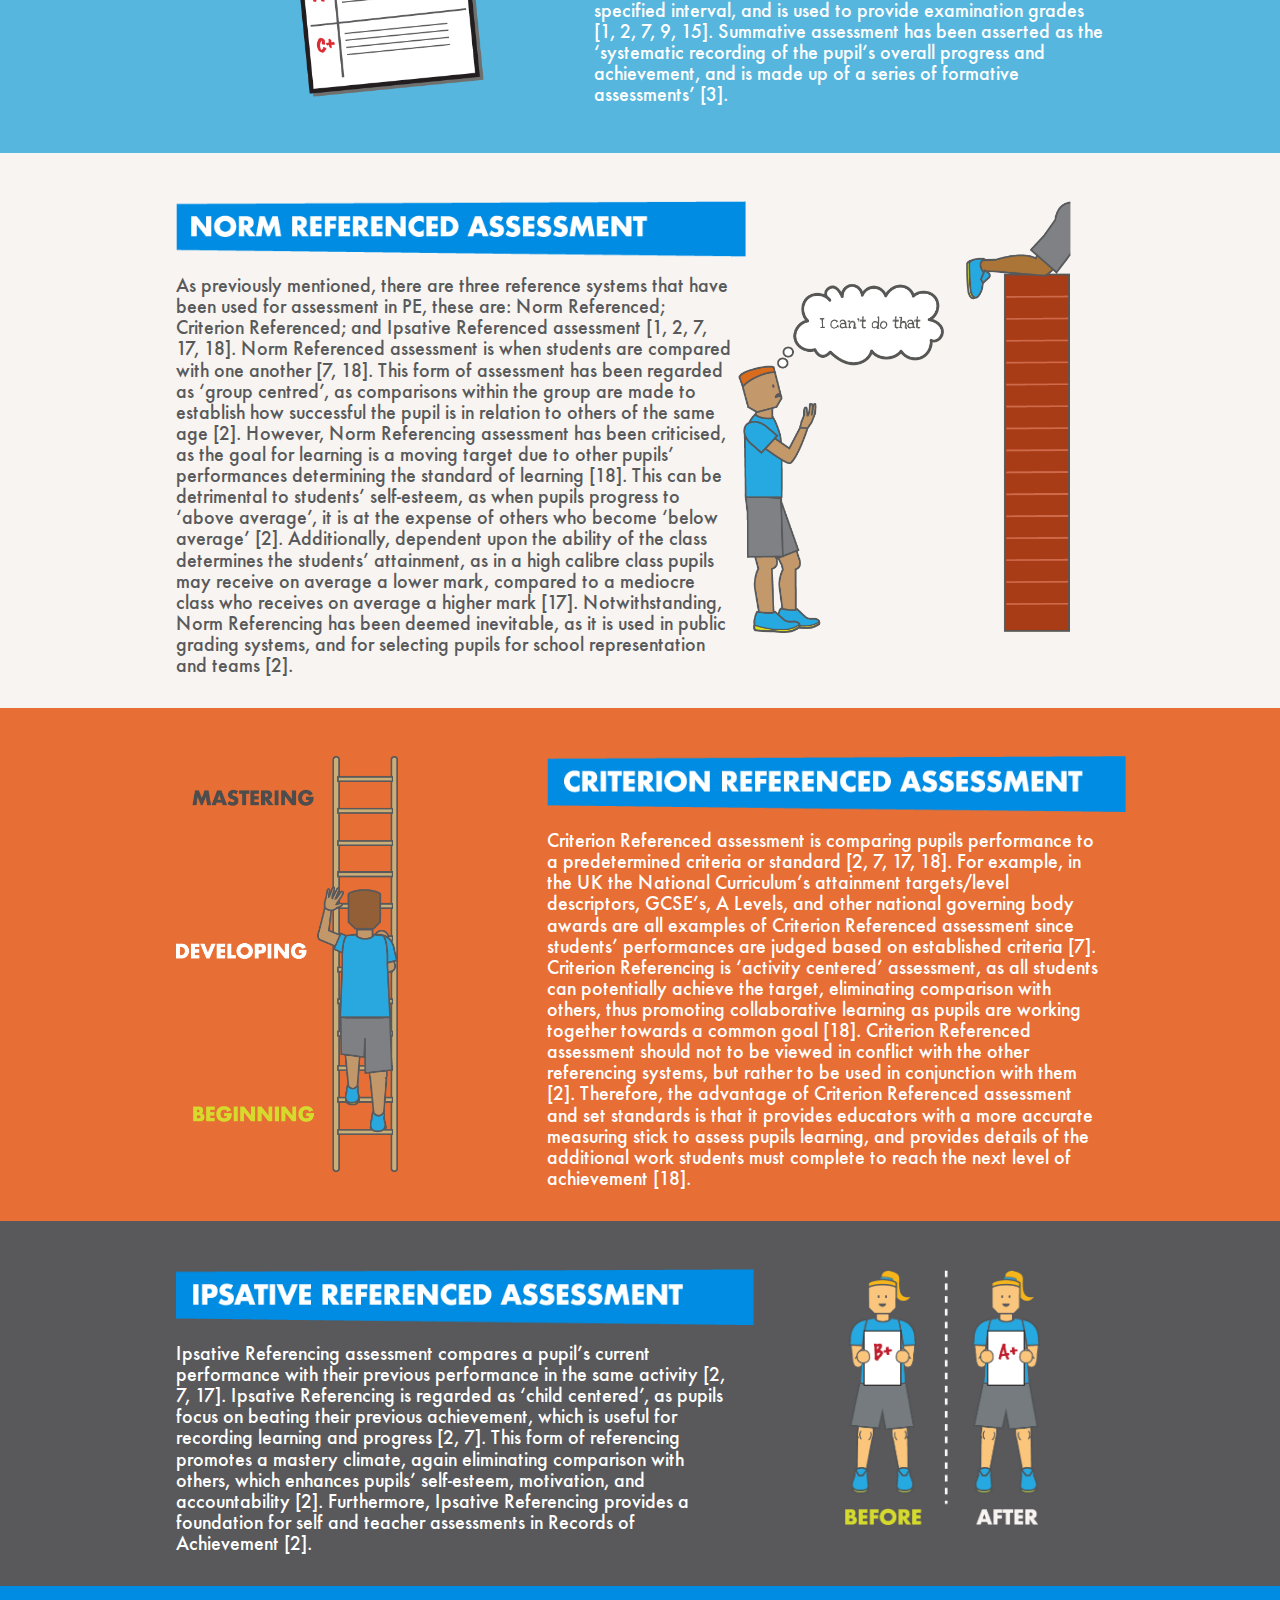
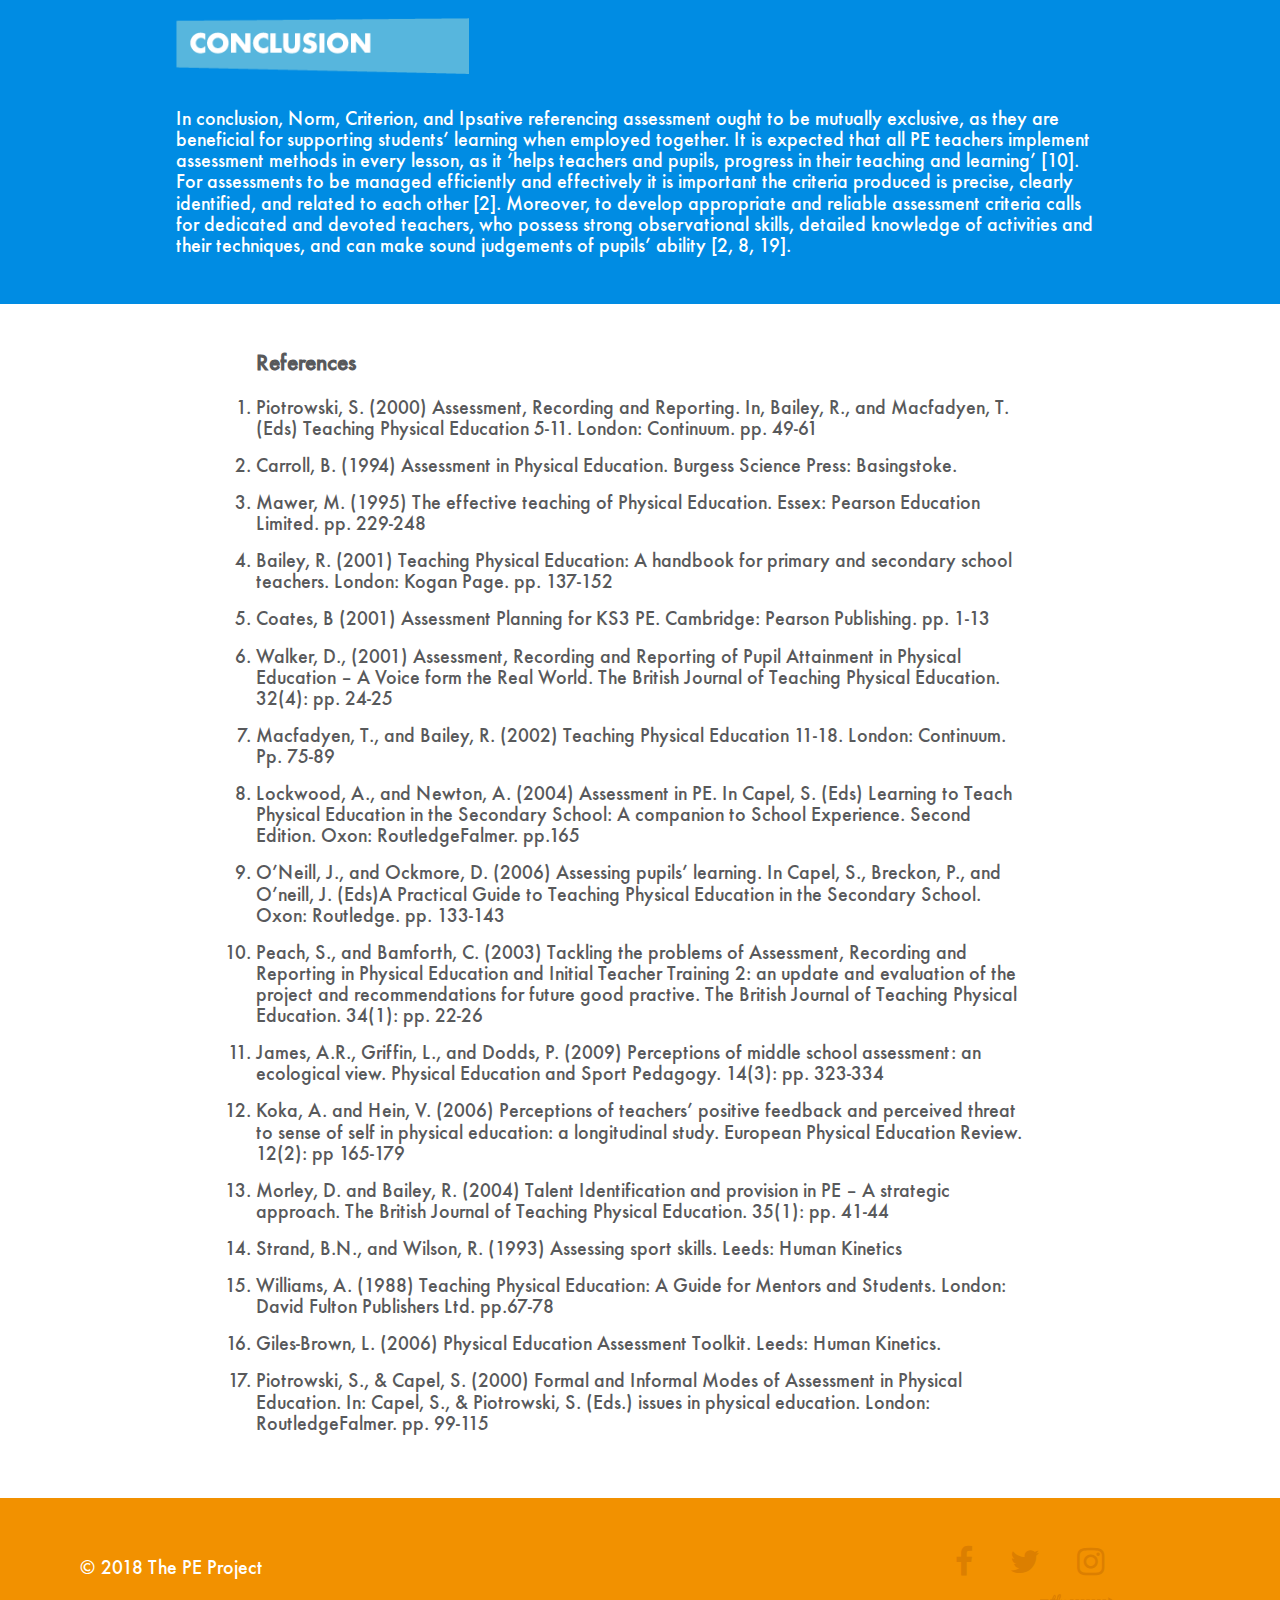
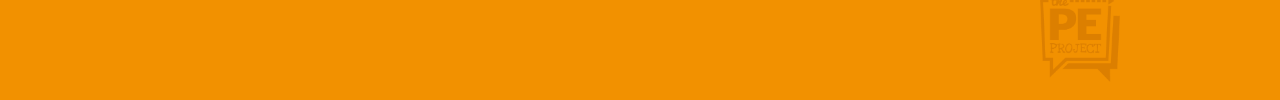
==== commit 4f4a6a7b: "questioning page completed" ====
--- a/assessment.html
+++ b/assessment.html
@@ -2,7 +2,7 @@
 <html>
   <head>
     <meta charset="utf-8">
-    <title>The PE Project | Lesson Objectives</title>
+    <title>The PE Project | Assessment </title>
     <link href="./resources/css/reset.css" rel="stylesheet">
     <link rel="stylesheet" type="text/css" href="https://maxcdn.bootstrapcdn.com/font-awesome/4.7.0/css/font-awesome.css">
     <link href="./resources/css/style.css" rel="stylesheet" type="text/css">
--- a/resources/css/assessment.css
+++ b/resources/css/assessment.css
@@ -178,7 +178,7 @@
   }
   .assessment-why-txt p {
     padding-left: 3rem;
-    padding-bottom: 0;
+    padding-bottom: 2rem;
     padding-top: 0;
   }
 
@@ -190,11 +190,23 @@
   }
 }
 
-
-@media only screen and (max-width: 700px) {
+@media only screen and (max-width: 766px) {
+  .assessment-why .blueheader {
+    margin: 2rem 0 1rem 1.5rem;
+  }
+  .assessment-why-txt p {
+    padding: 1rem 2rem 3rem 1.5rem;
+  }
   #assessment-icon {
-    display: none;
-  }
+    margin-right: 1.5rem;
+  }
+}
+}
+
+@media only screen and (max-width: 684px) {
+  #assessment-icon {
+    top: 0;
+}
 }
 
 /* Assessment Types */
@@ -258,6 +270,10 @@
   .assessment-types-img img {
     height: 17rem;
 }
+  .assessment-types p {
+  padding: 2rem 3rem 2rem 3rem;
+}
+}
 }
 
 @media only screen and (max-width: 766px) {
@@ -287,6 +303,12 @@
 @media only screen and (max-width: 600px) {
   .assessment-types-img img {
     height: 12rem;
+}
+}
+
+@media only screen and (max-width: 766px) {
+.assessment-types p {
+  padding: 2rem 1.5rem 2rem 1.5rem;
 }
 }
 
@@ -376,12 +398,17 @@
     padding: 1.5rem;
   }
   .formative-left {
-    width: 100%;
+    width: 70%;
   }
   .formative-right {
-    display: none;
-  }
-}
+    width: 30%;
+  }
+  .formative-right img {
+    height: 14rem;
+  }
+}
+
+/* mobile version needs to start at 662px */
 
 /* Summative */
 
@@ -396,7 +423,8 @@
 }
 
 .summative-left {
-  width: 35%;
+  width: 45%;
+  text-align: center;
 }
 
 .summative-left img {
@@ -432,22 +460,13 @@
   }
 }
 
-@media only screen and (max-width: 1064px) {
-  .summative-left {
-    width: 45%;
-  }
-  .summative-right {
-    width: 55%;
-  }
-}
-
 @media only screen and (max-width: 950px) {
   .summative-left {
-    width: 50%;
+    width: 40%;
   }
   .summative-right {
     align-self: center;
-    width: 50%;
+    width: 60%;
     padding-right: 3rem;
   }
 }
@@ -457,13 +476,25 @@
     padding: 1.5rem;
   }
   .summative-left {
-    display: none;
+    text-align: left;
+    margin-right: 1rem;
   }
   .summative-right {
     width: 100%;
     padding-right: 0;
   }
 }
+
+@media only screen and (max-width: 716px) {
+  .summative-left {
+    align-self: center;
+  }
+  .summative-left img {
+    height: 14rem;
+  }
+}
+
+/* mobile version needs to start at 662px */
 
 /* Normative Assessment */
 .norm {
@@ -538,12 +569,28 @@
     padding: 1.5rem;
   }
   .norm-left {
-    width: 100%;
+    width: 65%;
   }
   .norm-right {
-    display: none;
-  }
-}
+    align-self: flex-end;
+    width: 35%;
+    margin-left: 1rem;
+  }
+  .norm-right img {
+    height: 19rem;
+  }
+}
+
+@media only screen and (max-width: 736px) {
+  .norm-right img {
+    height: 17rem;
+  }
+}
+
+/* Mobile version design needs to begin here
+@media only screen and (max-width: 708px) {
+
+} */
 
 /* Criterion */
 
@@ -559,7 +606,7 @@
 
 .criterion-left {
   width: 40%;
-  margin-bottom: -2px;
+  margin-right: 2rem;
 }
 
 .criterion-left img {
@@ -594,37 +641,39 @@
   }
 }
 
-@media only screen and (max-width: 1064px) {
+
+@media only screen and (max-width: 950px) {
+  .criterion-right {
+    padding-right: 3rem;
+  }
+}
+
+@media only screen and (max-width: 883px) {
+  .criterion-container {
+    padding-right: 1.5rem;
+    padding-left: 1.5rem;
+  }
   .criterion-left {
-    width: 45%;
+    width: 30%
   }
   .criterion-right {
-    width: 55%;
-  }
-}
-
-@media only screen and (max-width: 950px) {
+    width: 70%;
+    padding-right: 0;
+  }
+}
+
+@media only screen and (max-width: 768px) {
   .criterion-left {
-    width: 40%;
-  }
-  .criterion-right {
-    width: 60%;
-    padding-right: 3rem;
-  }
-}
-
-@media only screen and (max-width: 856px) {
-  .criterion-container {
-    padding: 1.5rem;
-  }
-  .criterion-left {
-    display: none;
-  }
-  .criterion-right {
-    width: 100%;
-    padding-right: 0;
-  }
-}
+    align-self: center;
+  }
+  .criterion-left img {
+    height: 24rem;
+    padding-bottom: 2rem;
+  }
+}
+
+/* 712px mobile design needs to begin */
+
 
 /* Ipsative Assessment */
 .ipsative {
@@ -694,12 +743,15 @@
     padding: 1.5rem;
   }
   .ipsative-left {
-    width: 100%;
+    width: 70%;
   }
   .ipsative-right {
-    display: none;
-  }
-}
+    width: 30%;
+    margin-left: 1rem;
+  }
+}
+
+/* 708px mobile design to begin */
 
 /* Conclusion */
 .conclusion {
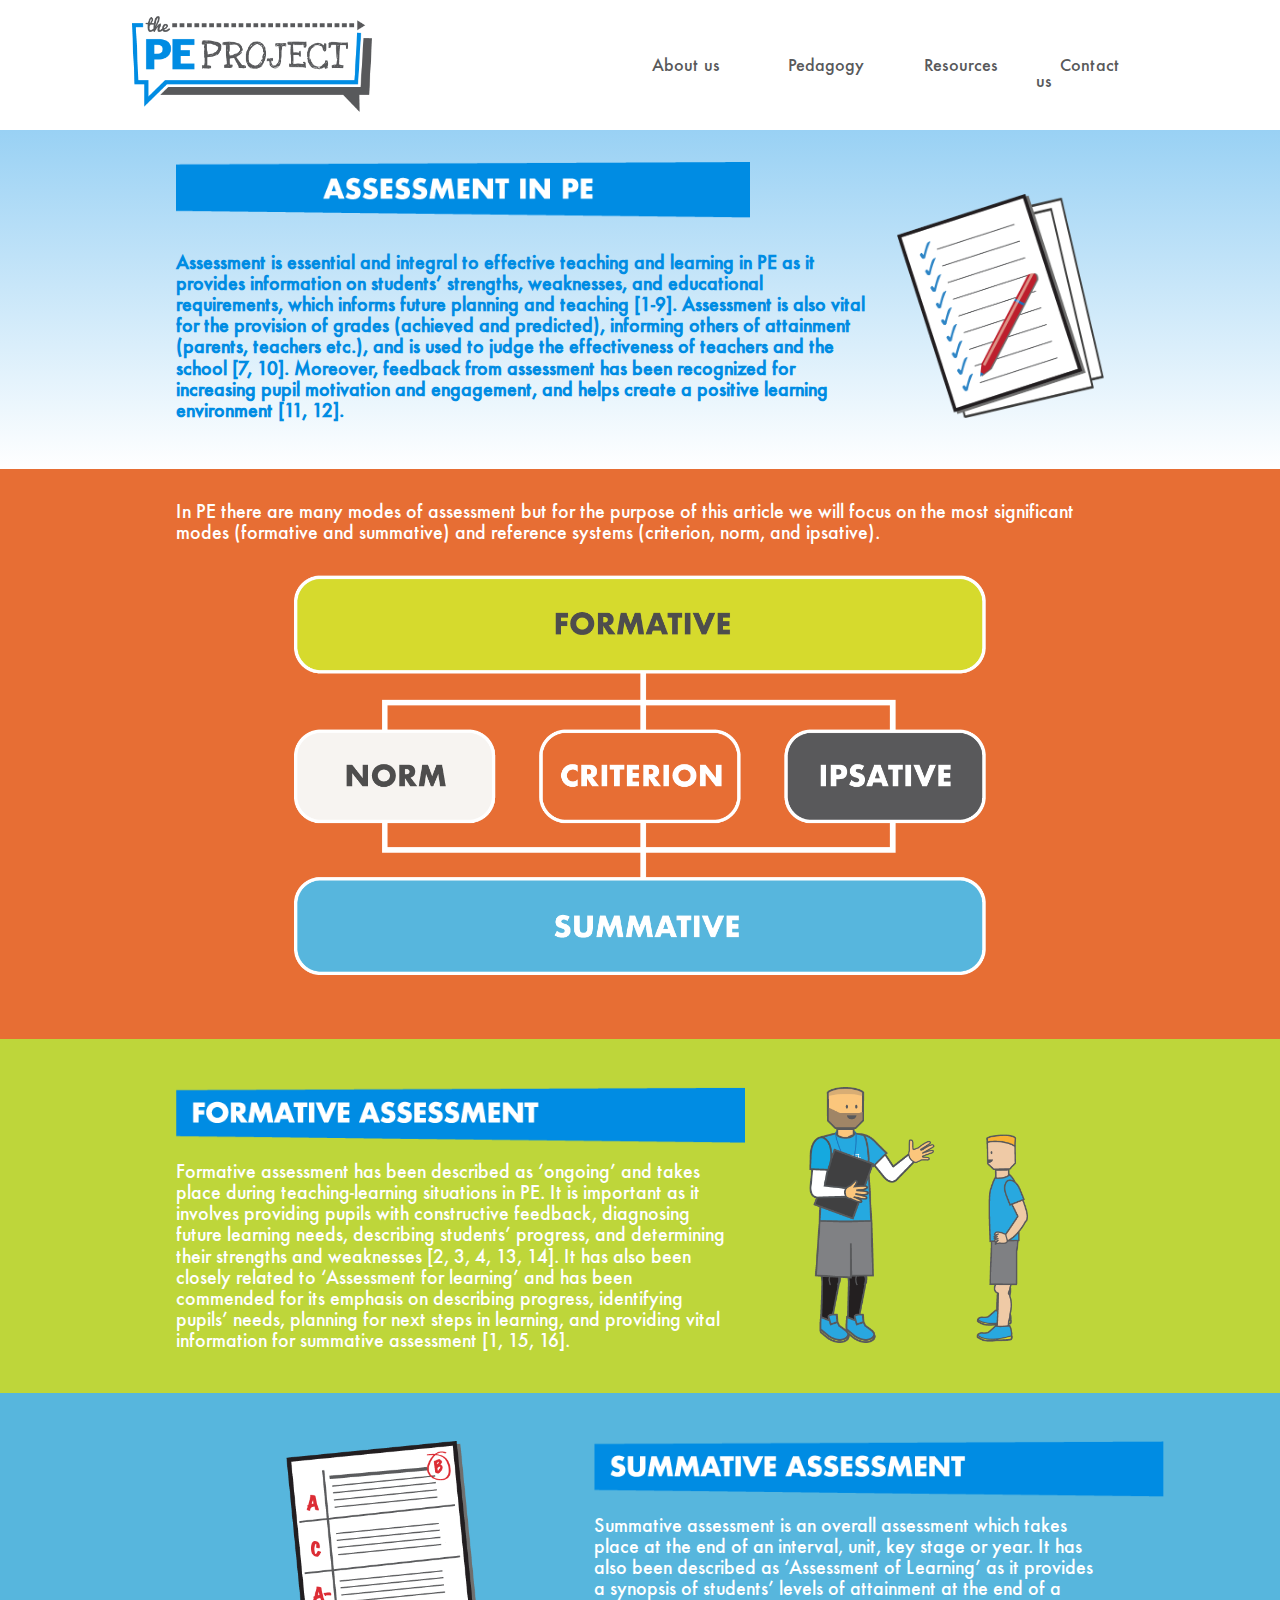
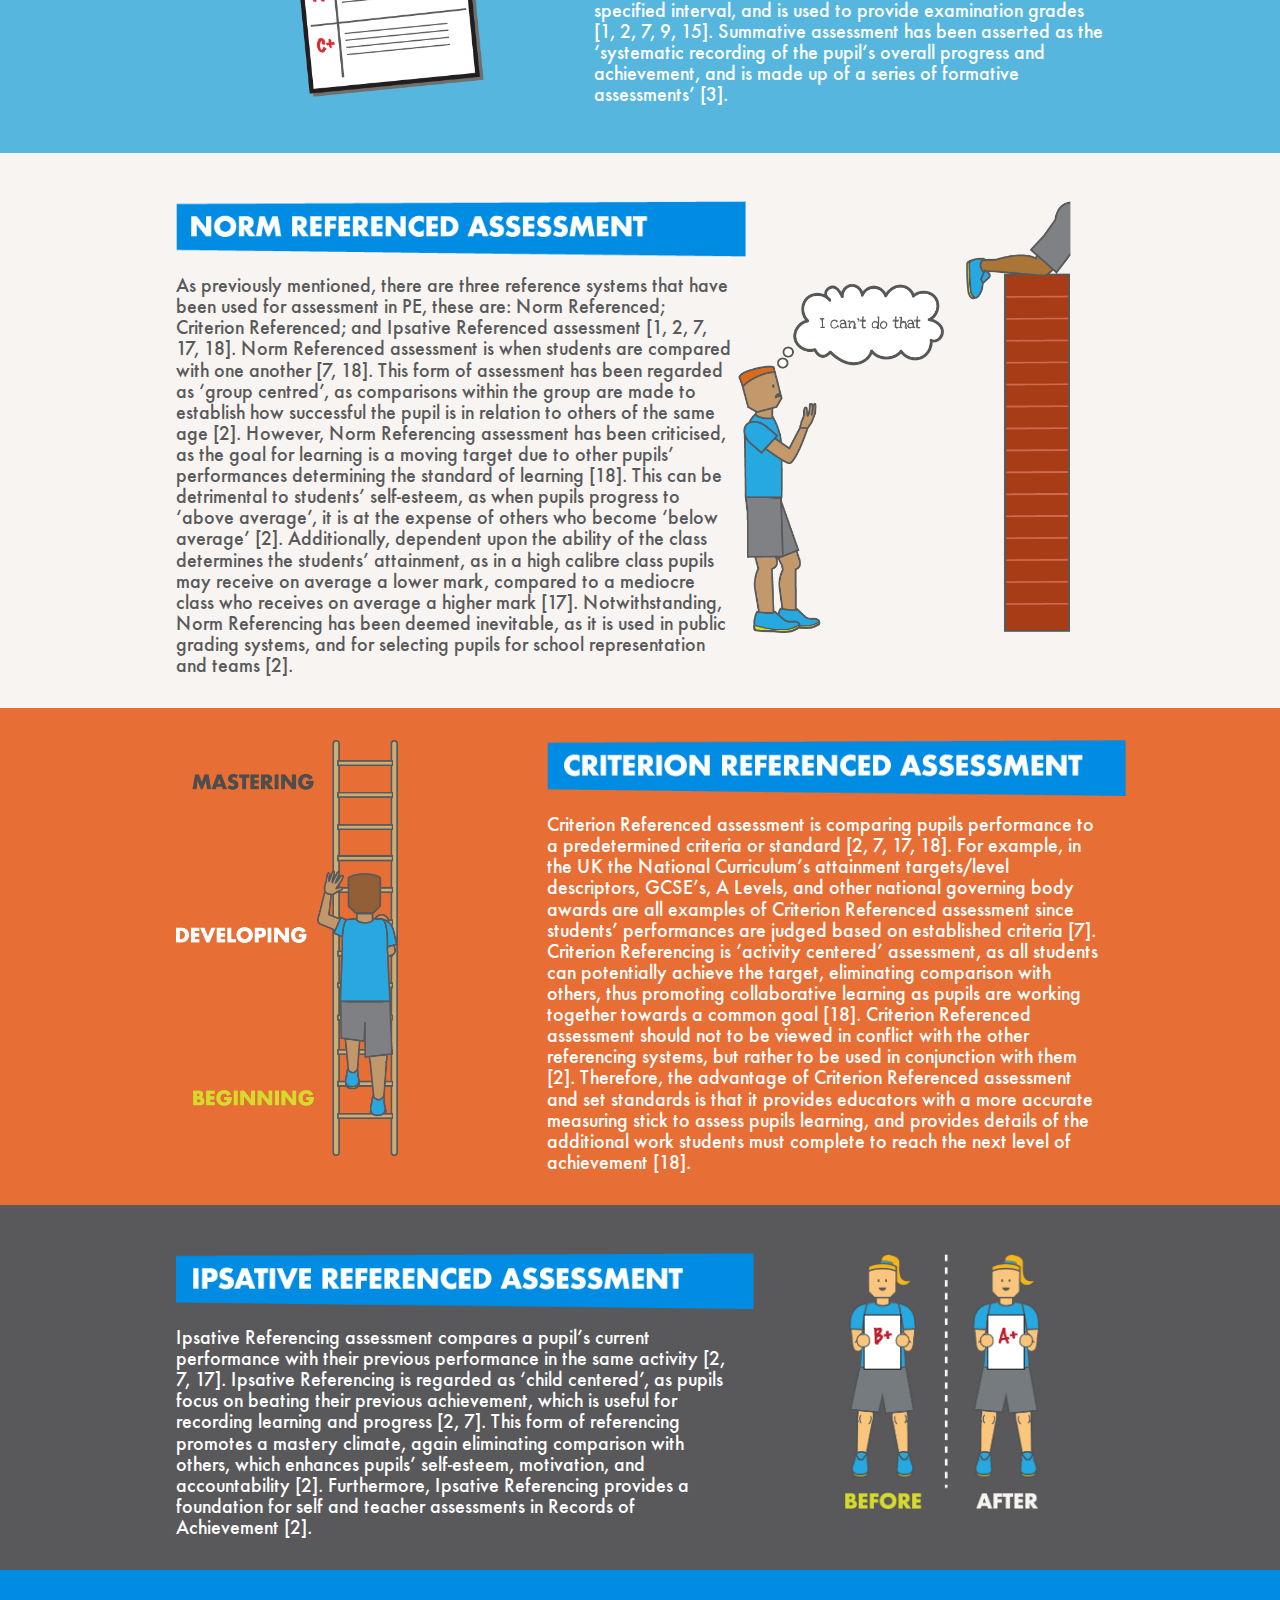
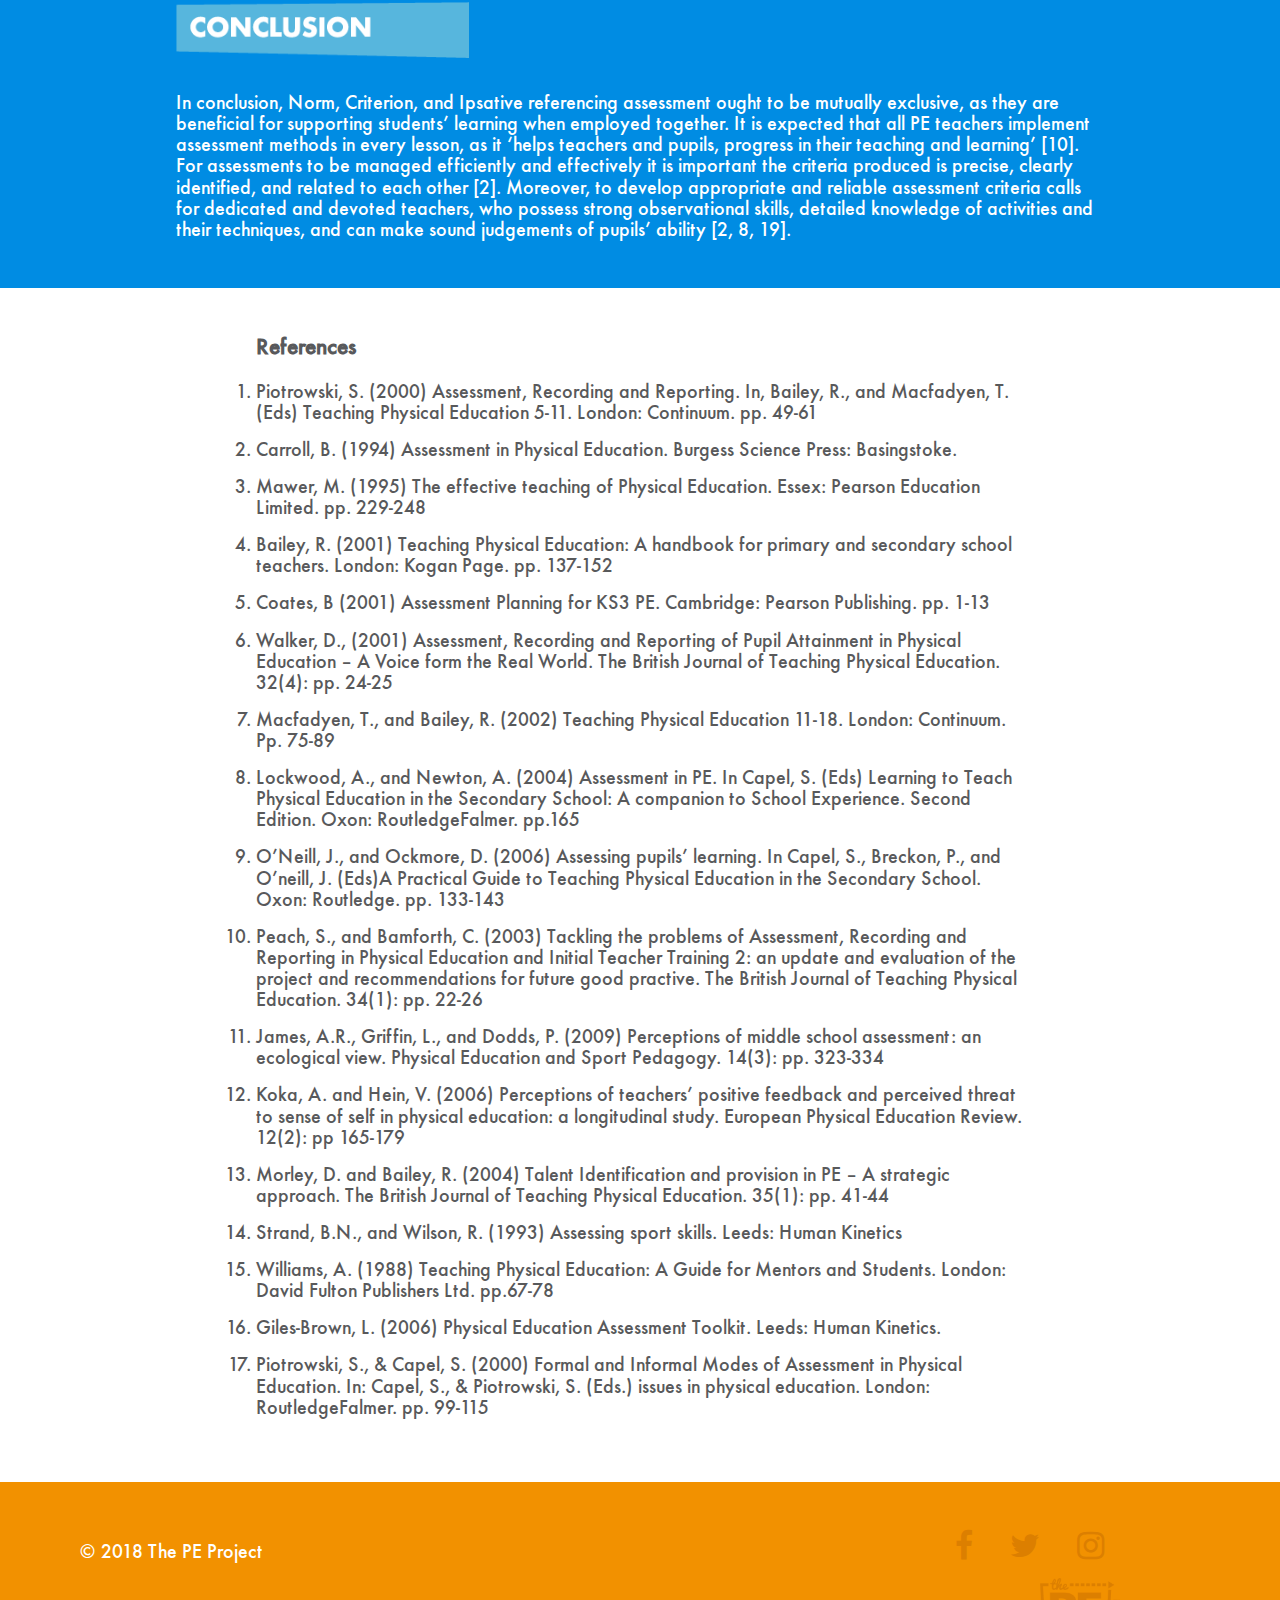
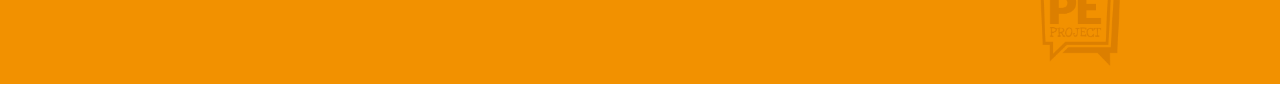
==== commit 3dbe9d81: "links and other changes" ====
--- a/assessment.html
+++ b/assessment.html
@@ -14,20 +14,20 @@
     <!--Header and Navigation -->
     <header>
       <div class="logo">
-        <img src="./resources/images/Logo-Big.png" alt="The Pe Project"/>
+        <a href="C:\projects\PE-Project\index.html"><img src="./resources/images/PEProjectLogo-Bigger.png" alt="The Pe Project"/></a>
       </div>
 
       <nav>
         <span><a href="#">About us</a></span>
-        <span><a href="#">Pedagogy</a></span>
-        <span><a href="#">Resources</a></span>
+        <span><a href="C:/projects/PE-Project/index.html#ped">Pedagogy</a></span>
+        <span><a href="https://www.teacherspayteachers.com/Store/The-Pe-Project">Resources</a></span>
         <span><a href="#">Contact us</a></span>
 
         <select>
         <option value="" selected="selected">MENU</option>
         <option value="#">About us</option>
-        <option value="#">Pedagogy</option>
-        <option value="#">Resources</option>
+        <option value="C:/projects/PE-Project/index.html#ped">Pedagogy</option>
+        <option value="https://www.teacherspayteachers.com/Store/The-Pe-Project">Resources</option>
         <option value="#">Contact us</option>
       </select>
     </nav>
@@ -41,7 +41,7 @@
       <img src="./resources/images/assess/AssessmentBox.png" class="blueheader" alt="Assessment in PE"/>
       <img src="./resources/images/assess/AssessmentIcon.png" id="assessment-icon" alt="pile of marked papers"/>
       <div class="assessment-why-txt">
-        <p><span class="blue-bold">Assessment is essential and integral to effective teaching and learning in PE as it provides information on students’ strengths, weaknesses, and educational requirements, which informs future planning and teaching [1, 2, 3, 4, 5, 6, 7, 8, 9]. Assessment is also vital for the provision of grades (achieved and predicted), informing others of attainment (parents, teachers etc.), and is used to judge the effectiveness of teachers and the school [7, 10]. Moreover, feedback from assessment has been recognized for increasing pupil motivation and engagement, and helps create a positive learning environment [11, 12]. </span></p>
+        <p><span class="blue-bold">Assessment is essential and integral to effective teaching and learning in PE as it provides information on students’ strengths, weaknesses, and educational requirements, which informs future planning and teaching [<a href="#references">1-9</a>]. Assessment is also vital for the provision of grades (achieved and predicted), informing others of attainment (parents, teachers etc.), and is used to judge the effectiveness of teachers and the school [<a href="#references">7, 10</a>]. Moreover, feedback from assessment has been recognized for increasing pupil motivation and engagement, and helps create a positive learning environment [<a href="#references">11, 12</a>]. </span></p>
       </div>
 
     </div>
@@ -59,10 +59,11 @@
       <div class="formative-container">
         <div class="formative-left">
           <img src="./resources/images/assess/FormativeAssessment.png" class="blueheader" alt="Formative Assessment"/>
-          <p>Formative assessment has been described as ‘ongoing’ and takes place during teaching-learning situations in PE. It is important as it involves providing pupils with constructive feedback, diagnosing future learning needs, describing students’ progress, and determining their strengths and weaknesses [2, 3, 4, 13, 14]. It has also been closely related to ‘Assessment for learning’ and has been commended for its emphasis on describing progress, identifying pupils’ needs, planning for next steps in learning, and providing vital information for summative assessment [1, 15, 16].</p>
+          <p>Formative assessment has been described as ‘ongoing’ and takes place during teaching-learning situations in PE. It is important as it involves providing pupils with constructive feedback, diagnosing future learning needs, describing students’ progress, and determining their strengths and weaknesses [<a href="#references">2, 3, 4, 13, 14</a>]. It has also been closely related to ‘Assessment for learning’ and has been commended for its emphasis on describing progress, identifying pupils’ needs, planning for next steps in learning, and providing vital information for summative assessment [<a href="#references">1, 15, 16</a>].</p>
         </div>
         <div class="formative-right">
-          <img src="./resources/images/assess/TeachBoy.png" alt="Teacher giving feedback to a pupil"/>
+          <img src="./resources/images/assess/TeachBoy.png" id="teacherform" alt="Teacher giving feedback to a pupil"/>
+          <img src="./resources/images/assess/TeachBoyMob.png" id="teacherform-mob" alt="Teacher giving feedback to a pupil"/>
         </div>
       </div>
     </div>
@@ -76,7 +77,7 @@
 
         <div class="summative-right">
           <img src="./resources/images/assess/SummativeAssessment.png" class="blueheader" alt="Summative Assessment"/>
-          <p>Summative assessment is an overall assessment which takes place at the end of an interval, unit, key stage or year. It has also been described as ‘Assessment of Learning’ as it provides a synopsis of students’ levels of attainment at the end of a specified interval, and is used to provide examination grades [1, 2, 7, 9, 15]. Summative assessment has been asserted as the ‘systematic recording of the pupil’s overall progress and achievement, and is made up of a series of formative assessments’ [3].</p>
+          <p>Summative assessment is an overall assessment which takes place at the end of an interval, unit, key stage or year. It has also been described as ‘Assessment of Learning’ as it provides a synopsis of students’ levels of attainment at the end of a specified interval, and is used to provide examination grades [<a href="#references">1, 2, 7, 9, 15</a>]. Summative assessment has been asserted as the ‘systematic recording of the pupil’s overall progress and achievement, and is made up of a series of formative assessments’ [<a href="#references">3</a>].</p>
         </div>
 
       </div>
@@ -87,7 +88,7 @@
       <div class="norm-container">
         <div class="norm-left">
           <img src="./resources/images/assess/NormAssessment.png" class="blueheader" alt="Normative Assessment"/>
-          <p>As previously mentioned, there are three reference systems that have been used for assessment in PE, these are: Norm Referenced; Criterion Referenced; and Ipsative Referenced assessment [1, 2, 7, 17, 18]. Norm Referenced assessment is when students are compared with one another [7, 18]. This form of assessment has been regarded as ‘group centred’, as comparisons within the group are made to establish how successful the pupil is in relation to others of the same age [2]. However, Norm Referencing assessment has been criticised, as the goal for learning is a moving target due to other pupils’ performances determining the standard of learning [18]. This can be detrimental to students’ self-esteem, as when pupils progress to ‘above average’, it is at the expense of others who become ‘below average’ [2]. Additionally, dependent upon the ability of the class determines the students’ attainment, as in a high calibre class pupils may receive on average a lower mark, compared to a mediocre class who receives on average a higher mark [17]. Notwithstanding, Norm Referencing has been deemed inevitable, as it is used in public grading systems, and for selecting pupils for school representation and teams [2].</p>
+          <p>As previously mentioned, there are three reference systems that have been used for assessment in PE, these are: Norm Referenced; Criterion Referenced; and Ipsative Referenced assessment [<a href="#references">1, 2, 7, 17, 18</a>]. Norm Referenced assessment is when students are compared with one another [<a href="#references">7, 18</a>]. This form of assessment has been regarded as ‘group centred’, as comparisons within the group are made to establish how successful the pupil is in relation to others of the same age [<a href="#references">2</a>]. However, Norm Referencing assessment has been criticised, as the goal for learning is a moving target due to other pupils’ performances determining the standard of learning [<a href="#references">18</a>]. This can be detrimental to students’ self-esteem, as when pupils progress to ‘above average’, it is at the expense of others who become ‘below average’ [<a href="#references">2</a>]. Additionally, dependent upon the ability of the class determines the students’ attainment, as in a high calibre class pupils may receive on average a lower mark, compared to a mediocre class who receives on average a higher mark [<a href="#references">17</a>]. Notwithstanding, Norm Referencing has been deemed inevitable, as it is used in public grading systems, and for selecting pupils for school representation and teams [<a href="#references">2</a>].</p>
         </div>
         <div class="norm-right">
           <img src="./resources/images/assess/Wall.png" alt="Student looking at wall with classmate climbing over thinking 'I can't do that!'"/>
@@ -104,7 +105,7 @@
 
         <div class="criterion-right">
           <img src="./resources/images/assess/CriterionAssessment.png" class="blueheader" alt="Criterion Assessment"/>
-          <p>Criterion Referenced assessment is comparing pupils performance to a predetermined criteria or standard [2, 7, 17, 18]. For example, in the UK the National Curriculum’s attainment targets/level descriptors, GCSE’s, A Levels, and other national governing body awards are all examples of Criterion Referenced assessment since students’ performances are judged based on established criteria [7]. Criterion Referencing is ‘activity centered’ assessment, as all students can potentially achieve the target, eliminating comparison with others, thus promoting collaborative learning as pupils are working together towards a common goal [18]. Criterion Referenced assessment should not to be viewed in conflict with the other referencing systems, but rather to be used in conjunction with them [2]. Therefore, the advantage of Criterion Referenced assessment and set standards is that it provides educators with a more accurate measuring stick to assess pupils learning, and provides details of the additional work students must complete to reach the next level of achievement [18].</p>
+          <p>Criterion Referenced assessment is comparing pupils performance to a predetermined criteria or standard [<a href="#references">2, 7, 17, 18</a>]. For example, in the UK the National Curriculum’s attainment targets/level descriptors, GCSE’s, A Levels, and other national governing body awards are all examples of Criterion Referenced assessment since students’ performances are judged based on established criteria [<a href="#references">7</a>]. Criterion Referencing is ‘activity centered’ assessment, as all students can potentially achieve the target, eliminating comparison with others, thus promoting collaborative learning as pupils are working together towards a common goal [<a href="#references">18</a>]. Criterion Referenced assessment should not to be viewed in conflict with the other referencing systems, but rather to be used in conjunction with them [<a href="#references">2</a>]. Therefore, the advantage of Criterion Referenced assessment and set standards is that it provides educators with a more accurate measuring stick to assess pupils learning, and provides details of the additional work students must complete to reach the next level of achievement [<a href="#references">18</a>].</p>
         </div>
 
       </div>
@@ -115,7 +116,7 @@
       <div class="ipsative-container">
         <div class="ipsative-left">
           <img src="./resources/images/assess/IpsativeAssessment.png" class="blueheader" alt="Ipsative Assessment"/>
-          <p>Ipsative Referencing assessment compares a pupil’s current performance with their previous performance in the same activity [2, 7, 17]. Ipsative Referencing is regarded as ‘child centered’, as pupils focus on beating their previous achievement, which is useful for recording learning and progress [2, 7]. This form of referencing promotes a mastery climate, again eliminating comparison with others, which enhances pupils’ self-esteem, motivation, and accountability [2]. Furthermore, Ipsative Referencing provides a foundation for self and teacher assessments in Records of Achievement [2]. </p>
+          <p>Ipsative Referencing assessment compares a pupil’s current performance with their previous performance in the same activity [<a href="#references">2, 7, 17</a>]. Ipsative Referencing is regarded as ‘child centered’, as pupils focus on beating their previous achievement, which is useful for recording learning and progress [<a href="#references">2, 7</a>]. This form of referencing promotes a mastery climate, again eliminating comparison with others, which enhances pupils’ self-esteem, motivation, and accountability [2]. Furthermore, Ipsative Referencing provides a foundation for self and teacher assessments in Records of Achievement [<a href="#references">2</a>]. </p>
         </div>
         <div class="ipsative-right">
           <img src="./resources/images/assess/GradeGirl.png" alt="Before and after picture of student holding a graded sheet - B+ to A+"/>
@@ -127,13 +128,13 @@
     <div class="conclusion">
       <div class="conclusion-container">
           <img src="./resources/images/MSE/Conclusion-Box.png" class="blueheader" alt="Conclusion"/>
-          <p>In conclusion, Norm, Criterion, and Ipsative referencing assessment ought to be mutually exclusive, as they are beneficial for supporting students’ learning when employed together. It is expected that all PE teachers implement assessment methods in every lesson, as it ‘helps teachers and pupils, progress in their teaching and learning’ [10]. For assessments to be managed efficiently and effectively it is important the criteria produced is precise, clearly identified, and related to each other [2]. Moreover, to develop appropriate and reliable assessment criteria calls for dedicated and devoted teachers, who possess strong observational skills, detailed knowledge of activities and their techniques, and can make sound judgements of pupils’ ability [2, 8, 19].</p>
+          <p>In conclusion, Norm, Criterion, and Ipsative referencing assessment ought to be mutually exclusive, as they are beneficial for supporting students’ learning when employed together. It is expected that all PE teachers implement assessment methods in every lesson, as it ‘helps teachers and pupils, progress in their teaching and learning’ [<a href="#references">10</a>]. For assessments to be managed efficiently and effectively it is important the criteria produced is precise, clearly identified, and related to each other [<a href="#references">2</a>]. Moreover, to develop appropriate and reliable assessment criteria calls for dedicated and devoted teachers, who possess strong observational skills, detailed knowledge of activities and their techniques, and can make sound judgements of pupils’ ability [<a href="#references">2, 8, 19</a>].</p>
         </div>
       </div>
     </div>
 
     <!-- References -->
-    <div class="references">
+    <div class="references" id="references">
       <h3>References</h3>
       <ol>
         <li id="ref1">Piotrowski, S. (2000) Assessment, Recording and Reporting. In, Bailey, R., and Macfadyen, T. (Eds) Teaching Physical Education 5-11. London: Continuum. pp. 49-61</li>
@@ -173,7 +174,7 @@
 
       <div class="footer-logo">
         <div id="logo-foot">
-          <img src="./resources/images/OrangePEFooter.png"/>
+          <a href="#top"><img src="./resources/images/OrangePEFooter.png"/></a>
         </div>
       </div>
       </footer>
--- a/resources/css/style.css
+++ b/resources/css/style.css
@@ -20,6 +20,11 @@
   height: 3rem;
 }
 
+@media only screen and (max-width: 327px) {
+  .blueheader {
+    height: 2.5rem;
+  }
+}
 
 /* Header and Navigation */
 header {
@@ -120,10 +125,16 @@
   }
 }
 
+@media only screen and (max-width: 311px) {
+  .logo img {
+    height: 5rem;
+  }
+}
+
 /* Main Banner */
 
 .banner {
-  background: url("../images/Homepage-PEP-bigger.png") no-repeat center bottom;
+  background: url("../images/Homepage-Banner-bigger.png") no-repeat center bottom;
   background-size: cover;
   display: flex;
   justify-content: space-around;
@@ -186,6 +197,11 @@
     height: 13rem;
   }
 }
+@media only screen and (max-width: 302px) {
+  .banner {
+    height: 11rem;
+  }
+}
 
 /* About us */
 .container {
@@ -199,9 +215,9 @@
 }
 
 .about-left {
-  width: 25%;
-  margin: 2rem 0;
-  padding-left: 11rem;
+  width: auto;
+  margin-top: 2rem;
+  margin-left: 11rem;
 }
 
 .about-left img {
@@ -209,8 +225,9 @@
 }
 
 .about-middle {
-  width: 35%;
-  margin: 0;
+  width: auto;
+  margin-left: 1rem;
+  margin-right: 1rem;
   align-self: flex-start;
   height: 18rem;
 }
@@ -246,9 +263,9 @@
 }
 
 .about-right {
-  width: 40%;
+  width: auto;
   margin: 2rem 0;
-  padding-left: 2rem;
+  margin-right: 11rem;
 }
 
 .about-right img {
@@ -259,95 +276,123 @@
   justify-content: flex-end;
 }
 
-@media only screen and (max-width: 1224px) {
+@media only screen and (max-width: 1364px) {
+  .about-right {
+    margin-right: 8rem;
+  }
   .about-left {
-    width: 30%;
-  }
-  .about-middle {
-    width: 35%;
-  }
+    margin-left: 8rem;
+  }
+}
+@media only screen and (max-width: 1285px) {
   .about-right {
-    width: 35%;
-    margin-right: 1rem;
-  }
-}
+    margin-right: 5rem;
+  }
+  .about-left {
+    margin-left: 5rem;
+  }
+}
+
 
 @media only screen and (max-width: 1180px) {
-  .about-left img,
-  .about-right img {
+  .about-left img {
     height: 13rem;
   }
-}
-
-@media only screen and (max-width: 1027px) {
-  .about-left img,
   .about-right img {
     height: 11rem;
   }
-  .about-left {
-    padding-right: 3rem;
-  }
-}
-
-@media only screen and (max-width: 955px) {
-  .about-left {
-    padding-right: 2rem;
+}
+
+@media only screen and (max-width: 1111px) {
+  .about-left img {
+    height: 12rem;
   }
   .about-right img {
     height: 10rem;
   }
+  .about-left {
+    margin-left: 3rem;
+  }
+  .about-right {
+    margin-right: 3rem;
+  }
+}
+
+@media only screen and (max-width: 990px) {
+  .about-middle {
+    height: 20.5rem;
+  }
 }
 
 @media only screen and (max-width: 804px) {
   .container {
-    height: 14rem;
+    height: auto;
   }
   .about-left {
     display: none;
   }
   .about-middle {
     width: 80%;
-    height: auto;
+    height: 15rem;
   }
   .about-right {
     display: none;
   }
 }
 
-@media only screen and (max-width: 674px) {
-  .container {
-    height: 15rem;
-  }
-}
-
-@media only screen and (max-width: 530px) {
-  .container {
-    height: 16.5rem;
-  }
-}
-
-@media only screen and (max-width: 437px) {
-  .container {
-    height: 17.5rem;
-  }
-}
-
-@media only screen and (max-width: 355px) {
-  .container {
+@media only screen and (max-width: 628px) {
+  .about-middle {
+    height: 16rem;
+  }
+}
+
+@media only screen and (max-width: 537px) {
+  .about-middle {
+    height: 17rem;
+  }
+}
+
+@media only screen and (max-width: 484px) {
+  .about-middle {
+    height: 18rem;
+  }
+}
+
+@media only screen and (max-width: 430px) {
+  .about-middle {
+    height: 19.5rem;
+  }
+}
+
+@media only screen and (max-width: 399px) {
+  .about-middle {
     height: 18.5rem;
   }
-}
-
-@media only screen and (max-width: 326px) {
-  .container {
-    height: 18rem;
-  }
-  .about-text {
-    margin-top: 1rem;
-  } /*Not displaying properly in internet explorer*/
-
   .about-text p {
     font-size: 0.95rem;
+  }
+}
+
+@media only screen and (max-width: 377px) {
+  .about-middle {
+    height: 19.5rem;
+  }
+}
+
+@media only screen and (max-width: 339px) {
+  .about-middle {
+    height: 20.5rem;
+  }
+}
+
+@media only screen and (max-width: 319px) {
+  .about-middle {
+    height: 21.5rem;
+  }
+}
+@media only screen and (max-width: 307px) {
+  .about-middle {
+    height: 22.5rem;
   }
 }
 
@@ -387,18 +432,155 @@
 }
 
 #lessonplans:hover {
-  background: url("../images/LessonPlansIconOrange.png") no-repeat center center;
-  background-size: contain;
+  background: url("../images/LessonPlansGreenIcon.png") no-repeat center center;
+  background-size: contain;
+}
+
+.item:first-child a:link {
+  color: #58595B;
+  text-decoration: none;
+}
+.item:first-child a:visited {
+  color: #58595B;
+}
+.item:first-child a:hover {
+  color: #95C11F;
 }
 
 #assessment {
-  background: url("../images/AssessmentIcon.png") no-repeat center center;
+  background: url("../images/AssessmentNewIcon-Bigger.png") no-repeat center center;
   background-size: contain;
 }
 
 #assessment:hover {
-  background: url("../images/AssessmentIconLightGrey.png") no-repeat center center;
-  background-size: contain;
+  background: url("../images/AssessmentNewIcon-BlueBigger.png") no-repeat center center;
+  background-size: contain;
+}
+.item:nth-child(2) a:link {
+  color: #58595B;
+  text-decoration: none;
+}
+.item:nth-child(2) a:visited {
+  color: #58595B;
+}
+.item:nth-child(2) a:hover {
+  color: #008CE3;
+}
+
+#differentiation {
+  background: url("../images/DifferentiationIcon-Grey.png") no-repeat center center;
+  background-size: contain;
+}
+
+#differentiation:hover {
+  background: url("../images/DifferentiationIcon-Hover.png") no-repeat center center;
+  background-size: contain;
+}
+.item:nth-child(3) a:link {
+  color: #58595B;
+  text-decoration: none;
+}
+.item:nth-child(3) a:visited {
+  color: #58595B;
+}
+.item:nth-child(3) a:hover {
+  color: #DE572F;
+}
+#motivation {
+  background: url("../images/MotivationIcon-Grey.png") no-repeat center center;
+  background-size: contain;
+}
+
+#motivation:hover {
+  background: url("../images/MotivationIcon-Hover.png") no-repeat center center;
+  background-size: contain;
+}
+.item:nth-child(4) a:link {
+  color: #58595B;
+  text-decoration: none;
+}
+.item:nth-child(4) a:visited {
+  color: #58595B;
+}
+.item:nth-child(4) a:hover {
+  color: #BE1622;
+}
+#teaching {
+  background: url("../images/TeachingModulesIcon.png") no-repeat center center;
+  background-size: contain;
+}
+
+#teaching:hover {
+  background: url("../images/TeachingModulesIcon-Green.png") no-repeat center center;
+  background-size: contain;
+}
+.item:nth-child(5) a:link {
+  color: #58595B;
+  text-decoration: none;
+}
+.item:nth-child(5) a:visited {
+  color: #58595B;
+}
+.item:nth-child(5) a:hover {
+  color: #DDDB00;
+}
+#questioning {
+  background: url("../images/QuestioningIcon.png") no-repeat center center;
+  background-size: contain;
+}
+
+#questioning:hover {
+  background: url("../images/QuestioningIcon-beige.png") no-repeat center center;
+  background-size: contain;
+}
+.item:nth-child(6) a:link {
+  color: #58595B;
+  text-decoration: none;
+}
+.item:nth-child(6) a:visited {
+  color: #58595B;
+}
+.item:nth-child(6) a:hover {
+  color: #B5AB9A;
+}
+#engagement {
+  background: url("../images/StudentEngagementIcon-Grey.png") no-repeat center center;
+  background-size: contain;
+}
+
+#engagement:hover {
+  background: url("../images/StudentEngagementIcon-Hover.png") no-repeat center center;
+  background-size: contain;
+}
+.item:nth-child(7) a:link {
+  color: #58595B;
+  text-decoration: none;
+}
+.item:nth-child(7) a:visited {
+  color: #58595B;
+}
+.item:nth-child(7) a:hover {
+  color: #E76E34;
+}
+
+#styles {
+  background: url("../images/TeachingStylesIcon-grey-Bigger.png") no-repeat center center;
+  background-size: contain;
+}
+
+#styles:hover {
+  background: url("../images/TeachingStylesIcon-Hover-Bigger.png") no-repeat center center;
+  background-size: contain;
+}
+.item:nth-child(8) a:link {
+  color: #58595B;
+  text-decoration: none;
+}
+.item:nth-child(8) a:visited {
+  color: #58595B;
+}
+.item:nth-child(8) a:hover {
+  color: #1A1A1A;
 }
 
 #curriculum {
@@ -410,39 +592,15 @@
   background: url("../images/CurriculumIconBlue.png") no-repeat center center;
   background-size: contain;
 }
-
-#character {
-  background: url("../images/CharacterIcon.png") no-repeat center center;
-  background-size: contain;
-}
-
-#character:hover {
-  background: url("../images/CharacterIconBlue.png") no-repeat center center;
-  background-size: contain;
-}
-
-#teaching {
-  background: url("../images/TeachingModulesIcon.png") no-repeat center center;
-  background-size: contain;
-}
-
-#teaching:hover {
-  background: url("../images/TeachingModulesIcon-Green.png") no-repeat center center;
-  background-size: contain;
-}
-
-#questioning {
-  background: url("../images/QuestioningIcon.png") no-repeat center center;
-  background-size: contain;
-}
-
-#questioning:hover {
-  background: url("../images/QuestioningIcon-beige.png") no-repeat center center;
-  background-size: contain;
-}
-
-.item-image img {
-  height: 7rem;
+.item:last-child a:link {
+  color: #58595B;
+  text-decoration: none;
+}
+.item:last-child a:visited {
+  color: #58595B;
+}
+.item:last-child a:hover {
+  color: #26A7DF;
 }
 
 @media only screen and (max-width: 768px) {
@@ -462,6 +620,14 @@
   .gallery {
     margin-left: 2rem;
     margin-right: 2rem;
+  }
+}
+@media only screen and (max-width: 422px) {
+  .gallery {
+    margin-bottom: 2rem;
+  }
+  .item-image {
+    height: 5rem;
   }
 }
 @media only screen and (max-width: 366px) {
@@ -590,6 +756,21 @@
 @media only screen and (max-width: 335px) {
   .advert-mobile img {
     height: 6.35rem;
+  }
+}
+@media only screen and (max-width: 324px) {
+  .advert-mobile img {
+    height: 6.1rem;
+  }
+}
+@media only screen and (max-width: 311px) {
+  .advert-mobile img {
+    height: 5.75rem;
+  }
+}
+@media only screen and (max-width: 300px) {
+  .advert-mobile img {
+    height: 5.5rem;
   }
 }
 /* Footer */
--- a/resources/css/assessment.css
+++ b/resources/css/assessment.css
@@ -109,16 +109,20 @@
     height: 1.75rem;
   }
 }
-
-.article a:link,
-.article a:visited,
-.article a:active {
-  color: #58595B;
-  text-decoration: none;
-}
-
-.article a:hover {
-  text-decoration: underline;
+@media only screen and (max-width: 341px) {
+  .blueheader {
+    height: 1.65rem;
+  }
+}
+@media only screen and (max-width: 334px) {
+  .blueheader {
+    height: 1.5rem;
+  }
+}
+@media only screen and (max-width: 307px) {
+  .blueheader {
+    height: 1.4rem;
+  }
 }
 
 /* Assessment Why */
@@ -146,6 +150,17 @@
   padding-bottom: 4rem;
 }
 
+.assessment-why a:link,
+.assessment-why a:visited,
+.assessment-why a:active {
+  color: #008CE3;
+  text-decoration: none;
+}
+.assessment-why a:hover {
+  text-decoration: underline;
+
+}
+
 @media only screen and (max-width: 1320px) {
   .assessment-why .blueheader {
     margin: 2rem 0 1rem 11rem;
@@ -195,7 +210,7 @@
     margin: 2rem 0 1rem 1.5rem;
   }
   .assessment-why-txt p {
-    padding: 1rem 2rem 3rem 1.5rem;
+    padding: 0 2rem 3rem 1.5rem;
   }
   #assessment-icon {
     margin-right: 1.5rem;
@@ -208,7 +223,11 @@
     top: 0;
 }
 }
-
+@media only screen and (max-width: 623px) {
+  #assessment-icon {
+    display: none;
+}
+}
 /* Assessment Types */
 .assessment-types {
   background-color: #E76E34;
@@ -318,20 +337,31 @@
 }
 }
 
-/* Need to change bloom's brain img to mobile version --
 @media only screen and (max-width: 518px) {
-  .blooms-brain-img img {
+  .assessment-types-img img {
+    height: 13rem;
+  }
+}
+@media only screen and (max-width: 443px) {
+  .assessment-types-img img {
+    height: 11rem;
+  }
+}
+@media only screen and (max-width: 376px) {
+  .assessment-types-img img {
     height: 10rem;
-}
-}
-*/
-
-@media only screen and (max-width: 518px) {
-  .assessment-types-img {
-    display: none;
-  }
-}
-
+  }
+}
+@media only screen and (max-width: 376px) {
+  .assessment-types-img img {
+    height: 10rem;
+  }
+}
+@media only screen and (max-width: 324px) {
+  .assessment-types-img img {
+    height: 9rem;
+  }
+}
 /* Formative Assessment */
 .formative {
   background-color: #BED63A;
@@ -362,6 +392,19 @@
   height: 16rem;
 }
 
+#teacherform-mob {
+  display: none;
+}
+.formative a:link,
+.formative a:visited,
+.formative a:active {
+  color: #fff;
+  text-decoration: none;
+}
+.formative a:hover {
+  text-decoration: underline;
+}
+
 @media only screen and (max-width: 1320px) {
   .formative-container {
     padding: 3rem 11rem 2rem 11rem;
@@ -408,8 +451,53 @@
   }
 }
 
-/* mobile version needs to start at 662px */
-
+@media only screen and (max-width: 696px) {
+  .formative-left {
+    width: 78%;
+  }
+  .formative-right {
+    width: 22%;
+  }
+  .formative-right img {
+    height: 10rem;
+  }
+}
+@media only screen and (max-width: 660px) {
+  .formative-right {
+    display: none;
+  }
+  .formative-left {
+    width: 100%;
+  }
+}
+
+@media only screen and (max-width: 448px) {
+  .formative-container {
+    display: block;
+    padding-bottom: 0;
+  }
+  .formative-right {
+    display: block;
+    width: 100%;
+    margin-bottom: 0;
+  }
+  #teacherform {
+    display: none;
+  }
+  #teacherform-mob {
+    display: block;
+    margin: 0 auto;
+  }
+  .formative-left {
+    display: block;
+    width: 100%;
+  }
+}
+@media only screen and (max-width: 336px) {
+  .formative-right img {
+    height: 8rem;
+  }
+}
 /* Summative */
 
 .summative {
@@ -445,6 +533,15 @@
   color: #008CE3;
   font-weight: bold;
 }
+.summative a:link,
+.summative a:visited,
+.summative a:active {
+  color: #fff;
+  text-decoration: none;
+}
+.summative a:hover {
+  text-decoration: underline;
+}
 
 @media only screen and (max-width: 1320px) {
   .summative-container {
@@ -493,8 +590,15 @@
     height: 14rem;
   }
 }
-
-/* mobile version needs to start at 662px */
+@media only screen and (max-width: 660px) {
+  .summative-left {
+    display: none;
+  }
+  .summative-right {
+    width: 100%;
+    padding-bottom: 0;
+  }
+}
 
 /* Normative Assessment */
 .norm {
@@ -524,6 +628,15 @@
 .norm-right img {
   height: 25rem;
 }
+.norm a:link,
+.norm a:visited,
+.norm a:active {
+  color: #58595B;
+  text-decoration: none;
+}
+.norm a:hover {
+  text-decoration: underline;
+}
 
 @media only screen and (max-width: 1320px) {
   .norm-container {
@@ -587,10 +700,27 @@
   }
 }
 
-/* Mobile version design needs to begin here
-@media only screen and (max-width: 708px) {
-
-} */
+@media only screen and (max-width: 784px) {
+  .norm-right {
+    display: none;
+  }
+  .norm-left {
+    width: 100%;
+  }
+}
+
+@media only screen and (max-width: 448px) {
+  .norm-container {
+    display: block;
+  }
+  .norm-right {
+    display: block;
+    width: 100%;
+  }
+  .norm-left {
+    display: block;
+  }
+}
 
 /* Criterion */
 
@@ -601,7 +731,7 @@
 .criterion-container {
   display: flex;
   justify-content: center;
-  padding: 3rem 15rem 0 15rem;
+  padding: 2rem 15rem 0 15rem;
 }
 
 .criterion-left {
@@ -628,16 +758,25 @@
   color: #008CE3;
   font-weight: bold;
 }
+.criterion a:link,
+.criterion a:visited,
+.criterion a:active {
+  color: #fff;
+  text-decoration: none;
+}
+.criterion a:hover {
+  text-decoration: underline;
+}
 
 @media only screen and (max-width: 1320px) {
   .criterion-container {
-    padding: 3rem 11rem 0 11rem;
+    padding: 2rem 11rem 0 11rem;
   }
 }
 
 @media only screen and (max-width: 1150px) {
   .criterion-container {
-    padding: 3rem 5rem 0 5rem;
+    padding: 2rem 5rem 0 5rem;
   }
 }
 
@@ -662,7 +801,7 @@
   }
 }
 
-@media only screen and (max-width: 768px) {
+@media only screen and (max-width: 810px) {
   .criterion-left {
     align-self: center;
   }
@@ -672,8 +811,29 @@
   }
 }
 
-/* 712px mobile design needs to begin */
-
+@media only screen and (max-width: 784px) {
+  .criterion-left {
+    display: none;
+  }
+  .criterion-right {
+    width: 100%;
+  }
+}
+
+@media only screen and (max-width: 448px) {
+  .criterion-container {
+    flex-direction: column;
+  }
+  .criterion-left {
+    display: block;
+    width: auto;
+    order: 2;
+  }
+
+  .criterion-right {
+    order: 1;
+  }
+}
 
 /* Ipsative Assessment */
 .ipsative {
@@ -705,7 +865,15 @@
 .ipsative-right img {
   height: 16rem;
 }
-
+.ipsative a:link,
+.ipsative a:visited,
+.ipsative a:active {
+  color: #fff;
+  text-decoration: none;
+}
+.ipsative a:hover {
+  text-decoration: underline;
+}
 @media only screen and (max-width: 1320px) {
 .ipsative-container {
   padding: 3rem 11rem 2rem 11rem;
@@ -751,7 +919,29 @@
   }
 }
 
-/* 708px mobile design to begin */
+@media only screen and (max-width: 784px) {
+  .ipsative-right {
+    display: none;
+  }
+  .ipsative-left {
+    width: 100%;
+  }
+}
+
+@media only screen and (max-width: 448px) {
+  .ipsative-container {
+    flex-direction: column;
+  }
+  .ipsative-right {
+    display: flex;
+    width: 100%;
+    margin-left: 0;
+  }
+  .ipsative-right img {
+    margin: 0 auto;
+  }
+
+}
 
 /* Conclusion */
 .conclusion {
@@ -772,6 +962,15 @@
 .conclusion a:active {
   color: white;
 }
+.conclusion a:link,
+.conclusion a:visited,
+.conclusion a:active {
+  color: #fff;
+  text-decoration: none;
+}
+.conclusion a:hover {
+  text-decoration: underline;
+}
 
 @media only screen and (max-width: 1320px){
 .conclusion-container {
